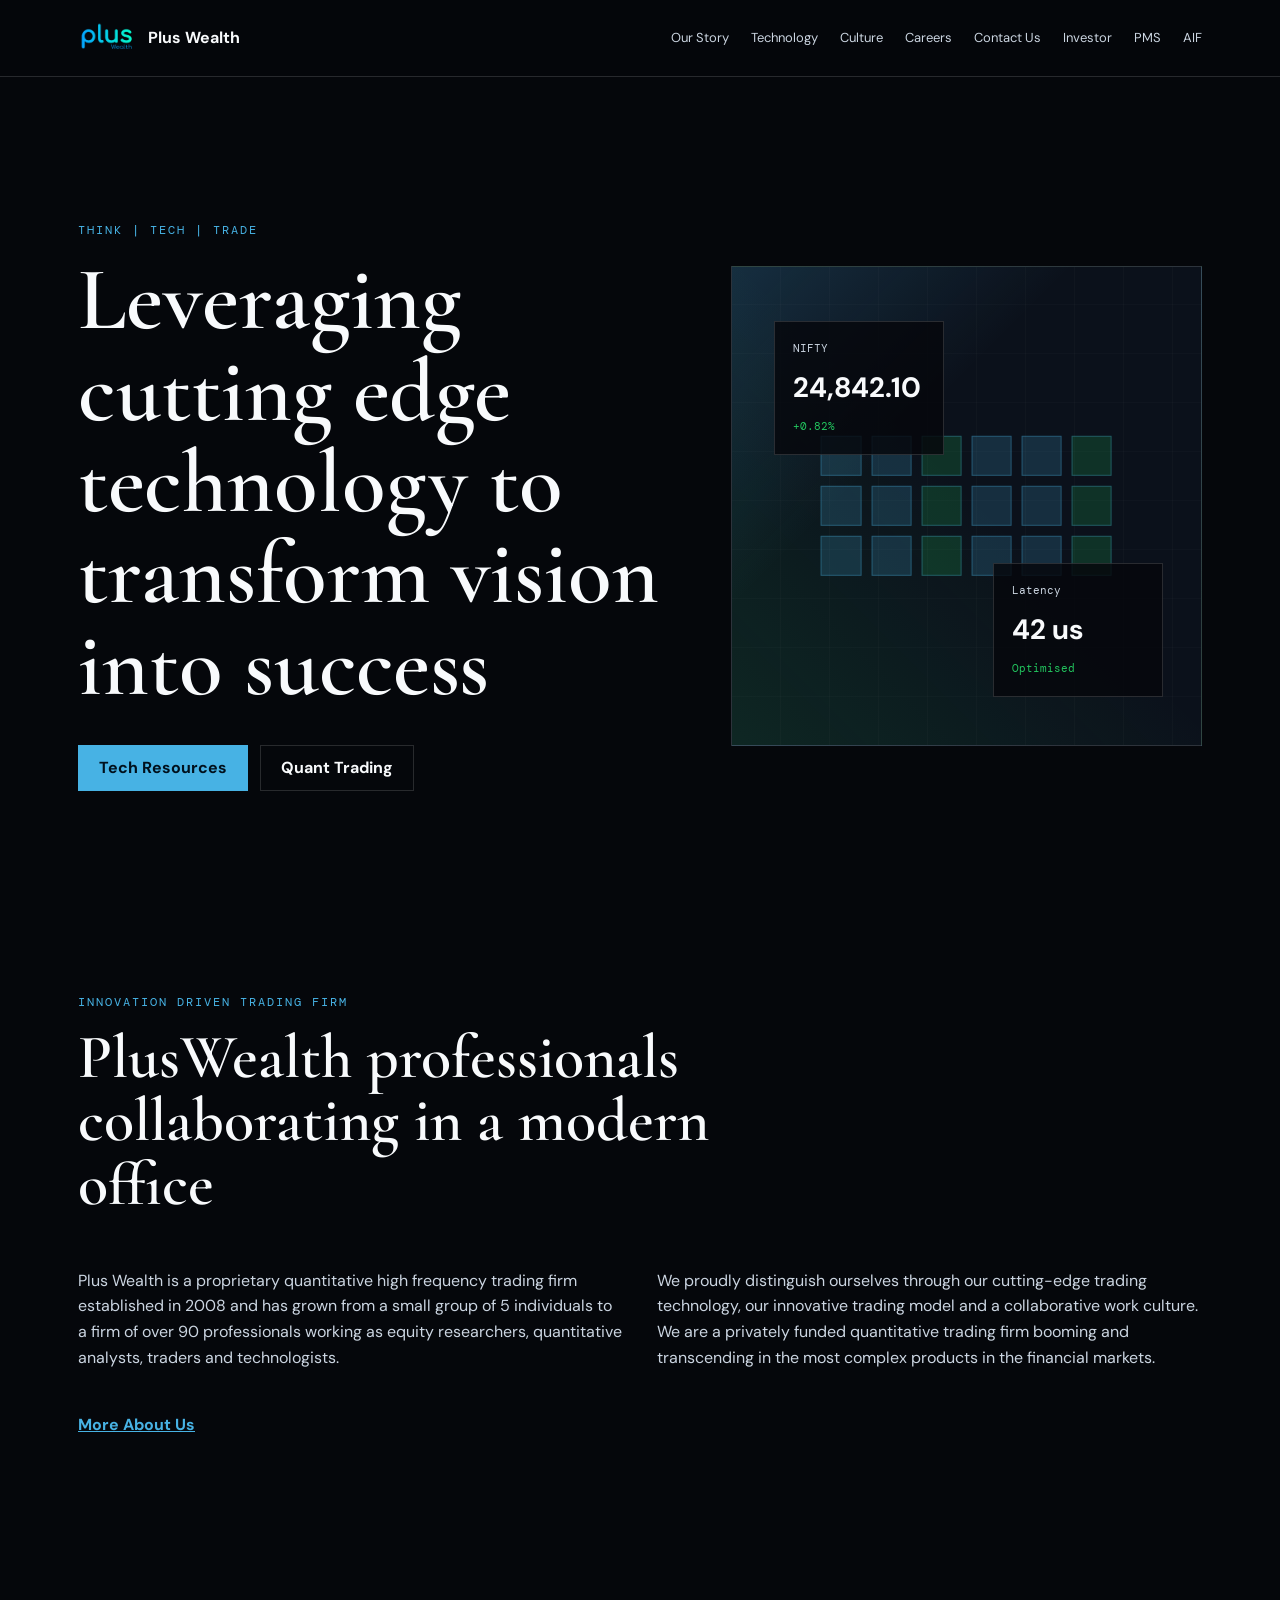
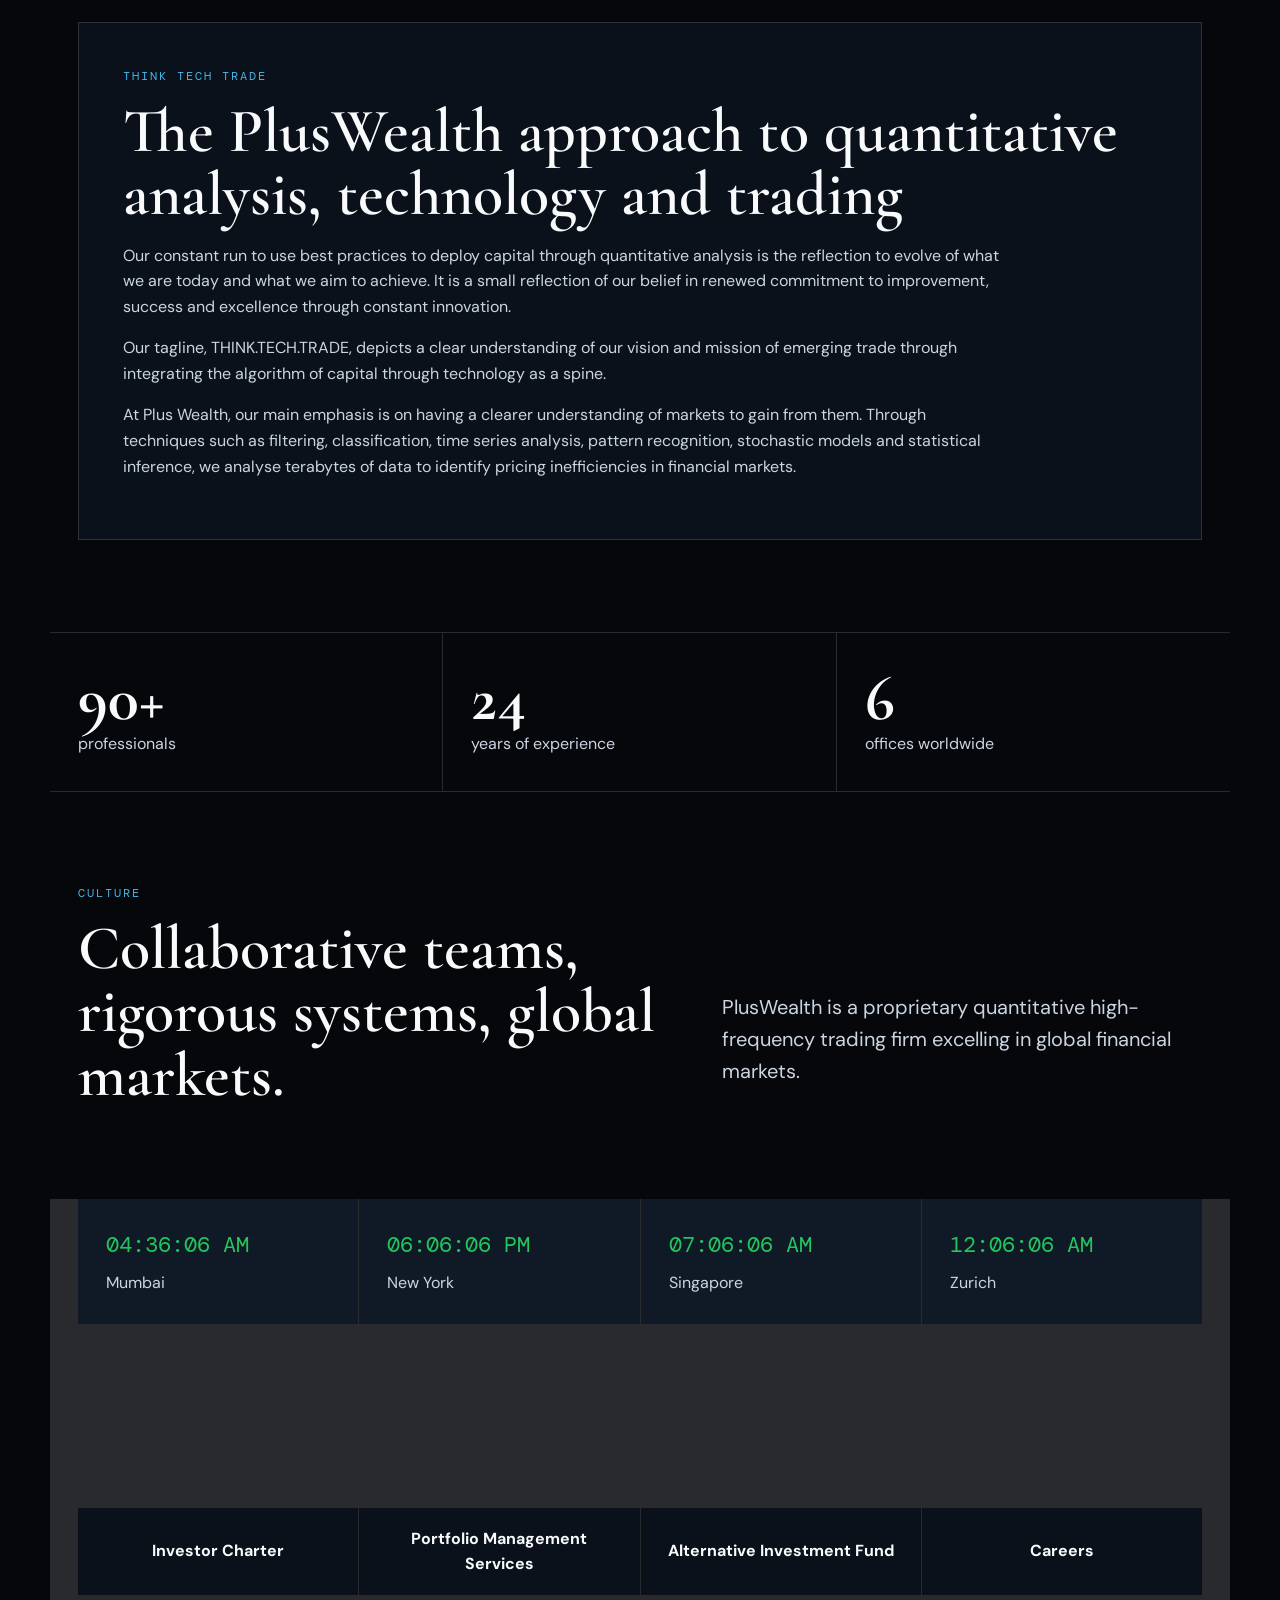
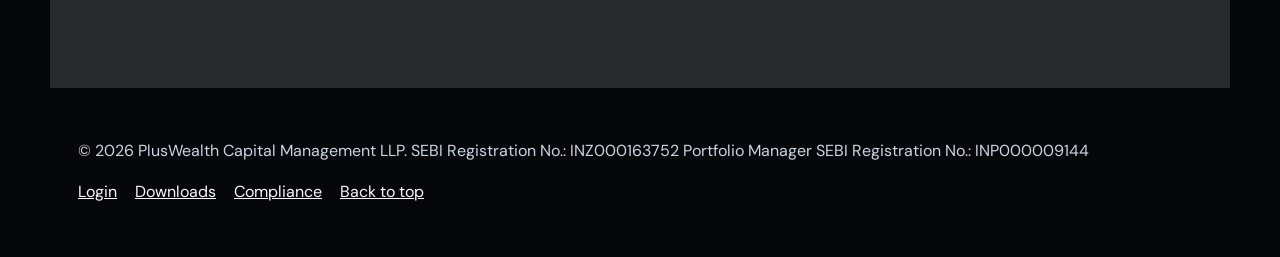
==== pluswalth_new/index.html @ 9487bc4b "new web" ====
<!doctype html>
<html lang="en">
<head>
  <meta charset="utf-8">
  <meta name="viewport" content="width=device-width, initial-scale=1">
  <title>Plus Wealth - Think Tech Trade</title>
  <meta name="description" content="Plus Wealth is a proprietary quantitative high-frequency trading firm using technology, research, and collaborative culture to trade global financial markets.">
  <link rel="preconnect" href="https://fonts.googleapis.com">
  <link rel="preconnect" href="https://fonts.gstatic.com" crossorigin>
  <link href="https://fonts.googleapis.com/css2?family=DM+Sans:wght@400;500;600;700&family=DM+Mono:wght@400;500&family=Cormorant+Garamond:ital,wght@0,600;1,600&display=swap" rel="stylesheet">
  <link rel="stylesheet" href="styles.css">
</head>
<body id="page-top">
  <a class="skip-link" href="#content">Skip to content</a>

  <header class="site-header">
    <nav class="nav" aria-label="Primary navigation">
      <a class="brand" href="#page-top" aria-label="Plus Wealth home">
        <img src="logo.png" alt="Plus Wealth logo">
        <span>Plus Wealth</span>
      </a>

      <button class="nav-toggle" type="button" aria-label="Toggle navigation menu" aria-expanded="false" aria-controls="site-menu">
        <span aria-hidden="true"></span>
        <span aria-hidden="true"></span>
        <span aria-hidden="true"></span>
      </button>

      <div class="nav-menu" id="site-menu">
        <a href="#story">Our Story</a>
        <a href="#technology">Technology</a>
        <a href="#culture">Culture</a>
        <a href="#careers">Careers</a>
        <a href="#offices">Contact Us</a>
        <a href="#investor">Investor</a>
        <a href="https://pms.pluswealth.com/">PMS</a>
        <a href="https://pluswealthassets.com/">AIF</a>
      </div>
    </nav>
  </header>

  <main id="content" tabindex="-1">
    <section class="hero" aria-labelledby="hero-title">
      <div class="hero-copy">
        <p class="eyebrow">Think | Tech | Trade</p>
        <h1 id="hero-title">Leveraging cutting edge technology to transform vision into success</h1>
        <div class="hero-actions">
          <a class="btn primary" href="#technology">Tech Resources</a>
          <a class="btn secondary" href="#story">Quant Trading</a>
        </div>
      </div>

      <div class="hero-visual" role="img" aria-label="Abstract trading workstation with market data streams and collaborative research panels">
        <div class="market-card card-a">
          <span>NIFTY</span>
          <strong>24,842.10</strong>
          <em>+0.82%</em>
        </div>
        <div class="market-card card-b">
          <span>Latency</span>
          <strong>42 us</strong>
          <em>Optimised</em>
        </div>
        <div class="signal-grid" aria-hidden="true">
          <i></i><i></i><i></i><i></i><i></i><i></i>
          <i></i><i></i><i></i><i></i><i></i><i></i>
          <i></i><i></i><i></i><i></i><i></i><i></i>
        </div>
      </div>
    </section>

    <section class="intro section" id="story" aria-labelledby="story-title">
      <div class="section-heading">
        <p class="eyebrow">Innovation driven trading firm</p>
        <h2 id="story-title">PlusWealth professionals collaborating in a modern office</h2>
      </div>
      <div class="two-col">
        <p>Plus Wealth is a proprietary quantitative high frequency trading firm established in 2008 and has grown from a small group of 5 individuals to a firm of over 90 professionals working as equity researchers, quantitative analysts, traders and technologists.</p>
        <p>We proudly distinguish ourselves through our cutting-edge trading technology, our innovative trading model and a collaborative work culture. We are a privately funded quantitative trading firm booming and transcending in the most complex products in the financial markets.</p>
      </div>
      <a class="text-link" href="#story" aria-label="Read more about Plus Wealth">More About Us</a>
    </section>

    <section class="section approach" id="technology" aria-labelledby="approach-title">
      <div class="approach-panel">
        <p class="eyebrow">Think Tech Trade</p>
        <h2 id="approach-title">The PlusWealth approach to quantitative analysis, technology and trading</h2>
        <p>Our constant run to use best practices to deploy capital through quantitative analysis is the reflection to evolve of what we are today and what we aim to achieve. It is a small reflection of our belief in renewed commitment to improvement, success and excellence through constant innovation.</p>
        <p>Our tagline, THINK.TECH.TRADE, depicts a clear understanding of our vision and mission of emerging trade through integrating the algorithm of capital through technology as a spine.</p>
        <p>At Plus Wealth, our main emphasis is on having a clearer understanding of markets to gain from them. Through techniques such as filtering, classification, time series analysis, pattern recognition, stochastic models and statistical inference, we analyse terabytes of data to identify pricing inefficiencies in financial markets.</p>
      </div>
    </section>

    <section class="stats" aria-label="Plus Wealth firm statistics">
      <div>
        <strong>90+</strong>
        <span>professionals</span>
      </div>
      <div>
        <strong>24</strong>
        <span>years of experience</span>
      </div>
      <div>
        <strong>6</strong>
        <span>offices worldwide</span>
      </div>
    </section>

    <section class="section culture" id="culture" aria-labelledby="culture-title">
      <div>
        <p class="eyebrow">Culture</p>
        <h2 id="culture-title">Collaborative teams, rigorous systems, global markets.</h2>
      </div>
      <p>PlusWealth is a proprietary quantitative high-frequency trading firm excelling in global financial markets.</p>
    </section>

    <section class="clocks" id="offices" aria-label="Office clocks">
      <article>
        <time data-zone="Asia/Kolkata">--:--:--</time>
        <span>Mumbai</span>
      </article>
      <article>
        <time data-zone="America/New_York">--:--:--</time>
        <span>New York</span>
      </article>
      <article>
        <time data-zone="Asia/Singapore">--:--:--</time>
        <span>Singapore</span>
      </article>
      <article>
        <time data-zone="Europe/Zurich">--:--:--</time>
        <span>Zurich</span>
      </article>
    </section>

    <section class="section links-band" id="investor" aria-label="Investor and platform links">
      <a href="#investor">Investor Charter</a>
      <a href="https://pms.pluswealth.com/">Portfolio Management Services</a>
      <a href="https://pluswealthassets.com/">Alternative Investment Fund</a>
      <a href="#careers">Careers</a>
    </section>
  </main>

  <footer class="site-footer">
    <p>© 2026 PlusWealth Capital Management LLP. SEBI Registration No.: INZ000163752 Portfolio Manager SEBI Registration No.: INP000009144</p>
    <nav aria-label="Footer navigation">
      <a href="https://accounts.pluswealth.com:5000/capexweb/capexweb/">Login</a>
      <a href="#investor">Downloads</a>
      <a href="#investor">Compliance</a>
      <a href="#page-top">Back to top</a>
    </nav>
  </footer>

  <script src="script.js"></script>
</body>
</html>
---- pluswalth_new/styles.css ----
:root {
  --ink: #05070b;
  --panel: #0b111b;
  --panel-2: #101926;
  --text: #f8fafc;
  --muted: #cbd5e1;
  --line: rgba(255,255,255,0.14);
  --blue: #47b2e4;
  --green: #22c55e;
  --white: #fff;
  --font-body: "DM Sans", system-ui, sans-serif;
  --font-mono: "DM Mono", monospace;
  --font-display: "Cormorant Garamond", Georgia, serif;
}

* { box-sizing: border-box; }
html { scroll-behavior: smooth; }
body {
  margin: 0;
  background: var(--ink);
  color: var(--text);
  font-family: var(--font-body);
  line-height: 1.6;
}

a { color: inherit; }
a:focus-visible,
button:focus-visible {
  outline: 3px solid var(--blue);
  outline-offset: 4px;
  box-shadow: 0 0 0 6px rgba(71,178,228,0.24);
}

.skip-link {
  position: fixed;
  z-index: 50;
  left: 16px;
  top: 16px;
  transform: translateY(-150%);
  background: var(--white);
  color: var(--ink);
  padding: 10px 14px;
  border-radius: 4px;
  font-weight: 700;
}
.skip-link:focus { transform: translateY(0); }

.site-header {
  position: sticky;
  top: 0;
  z-index: 20;
  background: rgba(5,7,11,0.88);
  backdrop-filter: blur(18px);
  border-bottom: 1px solid var(--line);
}
.nav {
  min-height: 76px;
  max-width: 1180px;
  margin: 0 auto;
  padding: 0 28px;
  display: flex;
  align-items: center;
  justify-content: space-between;
  gap: 28px;
}
.brand {
  display: inline-flex;
  align-items: center;
  gap: 12px;
  text-decoration: none;
  font-weight: 700;
}
.brand img {
  width: 58px;
  height: 58px;
  object-fit: contain;
  mix-blend-mode: screen;
}
.nav-menu {
  display: flex;
  align-items: center;
  gap: 22px;
  font-size: 13px;
}
.nav-menu a {
  text-decoration: none;
  color: var(--muted);
}
.nav-menu a:hover,
.nav-menu a:focus-visible { color: var(--white); }
.nav-toggle {
  display: none;
  width: 42px;
  height: 42px;
  border: 1px solid var(--line);
  background: var(--panel);
}
.nav-toggle span {
  display: block;
  width: 18px;
  height: 2px;
  margin: 4px auto;
  background: var(--white);
}

.hero {
  min-height: calc(100vh - 76px);
  max-width: 1180px;
  margin: 0 auto;
  padding: 82px 28px 48px;
  display: grid;
  grid-template-columns: minmax(0, 1fr) minmax(320px, 0.8fr);
  align-items: center;
  gap: 64px;
}
.eyebrow {
  margin: 0 0 14px;
  color: var(--blue);
  font-family: var(--font-mono);
  font-size: 12px;
  letter-spacing: 2px;
  text-transform: uppercase;
}
h1,
h2 {
  margin: 0;
  font-family: var(--font-display);
  font-weight: 600;
  line-height: 1.02;
}
h1 { font-size: clamp(48px, 7vw, 92px); max-width: 760px; }
h2 { font-size: clamp(34px, 5vw, 62px); }
.hero-actions {
  margin-top: 34px;
  display: flex;
  flex-wrap: wrap;
  gap: 12px;
}
.btn {
  display: inline-flex;
  min-height: 46px;
  align-items: center;
  justify-content: center;
  padding: 0 20px;
  border: 1px solid var(--line);
  text-decoration: none;
  font-weight: 700;
}
.btn.primary { background: var(--blue); color: #00111d; border-color: var(--blue); }
.btn.secondary { background: transparent; color: var(--text); }

.hero-visual {
  min-height: 480px;
  position: relative;
  border: 1px solid var(--line);
  background:
    linear-gradient(135deg, rgba(71,178,228,0.18), transparent 36%),
    linear-gradient(45deg, rgba(34,197,94,0.12), transparent 52%),
    var(--panel);
  overflow: hidden;
}
.hero-visual::before {
  content: "";
  position: absolute;
  inset: 0;
  background: repeating-linear-gradient(90deg, transparent, transparent 48px, rgba(255,255,255,0.04) 49px),
              repeating-linear-gradient(0deg, transparent, transparent 48px, rgba(255,255,255,0.035) 49px);
}
.market-card {
  position: absolute;
  z-index: 2;
  min-width: 170px;
  padding: 18px;
  background: rgba(5,7,11,0.82);
  border: 1px solid var(--line);
}
.market-card span,
.market-card em {
  display: block;
  font-family: var(--font-mono);
  font-size: 11px;
  color: var(--muted);
  font-style: normal;
}
.market-card strong {
  display: block;
  margin: 8px 0;
  font-size: 28px;
}
.market-card em { color: var(--green); }
.card-a { top: 54px; left: 42px; }
.card-b { right: 38px; bottom: 48px; }
.signal-grid {
  position: absolute;
  left: 50%;
  top: 50%;
  width: 62%;
  transform: translate(-50%, -50%);
  display: grid;
  grid-template-columns: repeat(6, 1fr);
  gap: 10px;
}
.signal-grid i {
  aspect-ratio: 1;
  background: rgba(71,178,228,0.18);
  border: 1px solid rgba(71,178,228,0.32);
}
.signal-grid i:nth-child(3n) { background: rgba(34,197,94,0.18); }

.section {
  max-width: 1180px;
  margin: 0 auto;
  padding: 92px 28px;
}
.section-heading {
  max-width: 780px;
  margin-bottom: 36px;
}
.two-col {
  display: grid;
  grid-template-columns: 1fr 1fr;
  gap: 34px;
  color: var(--muted);
}
.text-link {
  display: inline-flex;
  margin-top: 26px;
  color: var(--blue);
  font-weight: 700;
}
.approach-panel {
  padding: 44px;
  background: var(--panel);
  border: 1px solid var(--line);
}
.approach-panel p:not(.eyebrow) {
  max-width: 880px;
  color: var(--muted);
}
.stats {
  max-width: 1180px;
  margin: 0 auto;
  display: grid;
  grid-template-columns: repeat(3, 1fr);
  border-block: 1px solid var(--line);
}
.stats div {
  padding: 34px 28px;
  border-right: 1px solid var(--line);
}
.stats div:last-child { border-right: 0; }
.stats strong {
  display: block;
  font-family: var(--font-display);
  font-size: 64px;
  line-height: 1;
}
.stats span {
  color: var(--muted);
}
.culture {
  display: grid;
  grid-template-columns: 1fr 0.8fr;
  gap: 44px;
  align-items: end;
}
.culture p:last-child {
  color: var(--muted);
  font-size: 20px;
}
.clocks {
  max-width: 1180px;
  margin: 0 auto;
  padding: 0 28px 92px;
  display: grid;
  grid-template-columns: repeat(4, 1fr);
  gap: 1px;
  background: var(--line);
}
.clocks article {
  background: var(--panel-2);
  padding: 28px;
}
.clocks time {
  display: block;
  font-family: var(--font-mono);
  font-size: 22px;
  color: var(--green);
}
.clocks span {
  display: block;
  margin-top: 8px;
  color: var(--muted);
}
.links-band {
  display: grid;
  grid-template-columns: repeat(4, 1fr);
  gap: 1px;
  background: var(--line);
}
.links-band a {
  min-height: 78px;
  display: flex;
  align-items: center;
  justify-content: center;
  padding: 18px;
  background: var(--panel);
  text-align: center;
  text-decoration: none;
  font-weight: 700;
}
.links-band a:hover { background: var(--panel-2); }
.site-footer {
  max-width: 1180px;
  margin: 0 auto;
  padding: 34px 28px 52px;
  color: var(--muted);
  border-top: 1px solid var(--line);
}
.site-footer nav {
  margin-top: 14px;
  display: flex;
  flex-wrap: wrap;
  gap: 18px;
}
.site-footer a { color: var(--text); }

@media (max-width: 860px) {
  .nav-toggle { display: block; }
  .nav-menu {
    display: none;
    position: absolute;
    top: 76px;
    left: 16px;
    right: 16px;
    padding: 18px;
    background: var(--panel);
    border: 1px solid var(--line);
    flex-direction: column;
    align-items: stretch;
  }
  .nav-menu.open { display: flex; }
  .hero,
  .two-col,
  .culture {
    grid-template-columns: 1fr;
  }
  .hero-visual { min-height: 360px; }
  .stats,
  .clocks,
  .links-band {
    grid-template-columns: 1fr 1fr;
  }
}

@media (max-width: 540px) {
  .nav { padding-inline: 18px; }
  .hero,
  .section,
  .clocks,
  .site-footer {
    padding-inline: 18px;
  }
  .stats,
  .clocks,
  .links-band {
    grid-template-columns: 1fr;
  }
  .stats div { border-right: 0; border-bottom: 1px solid var(--line); }
  .approach-panel { padding: 28px; }
}
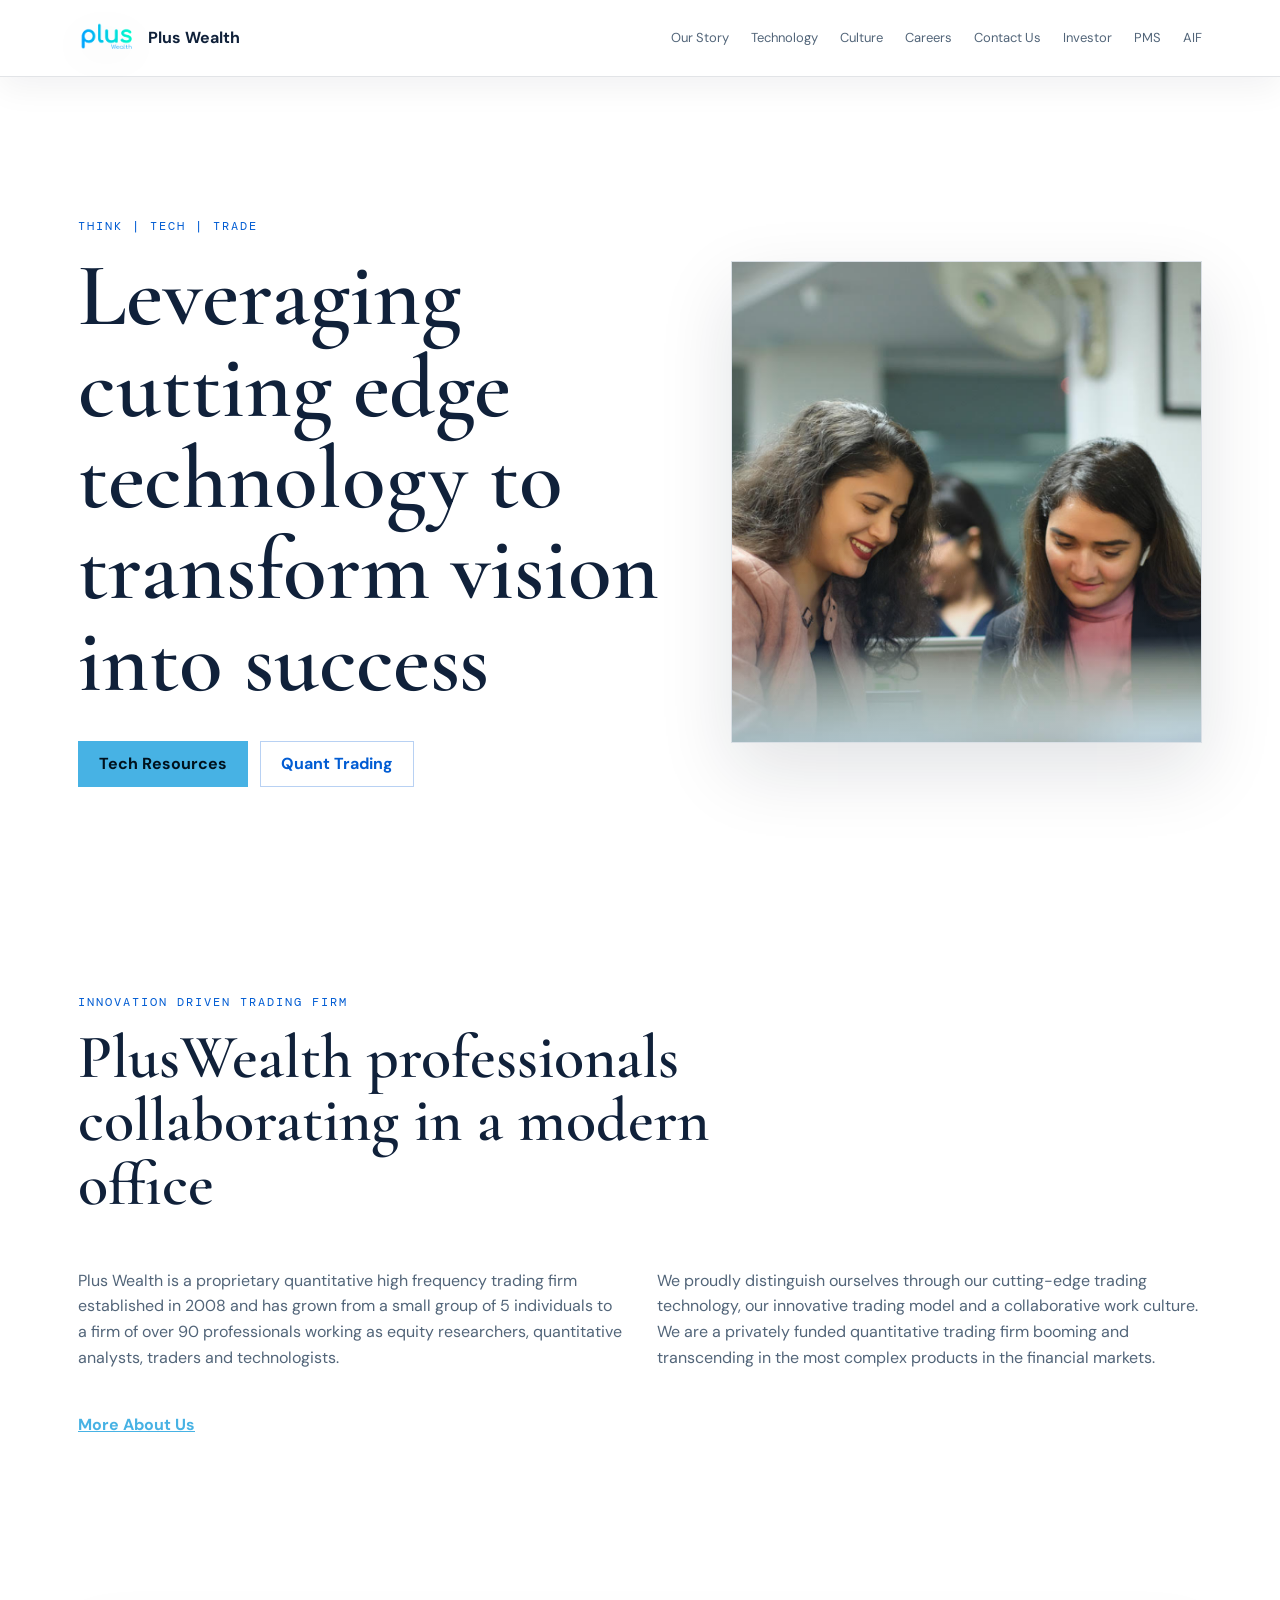
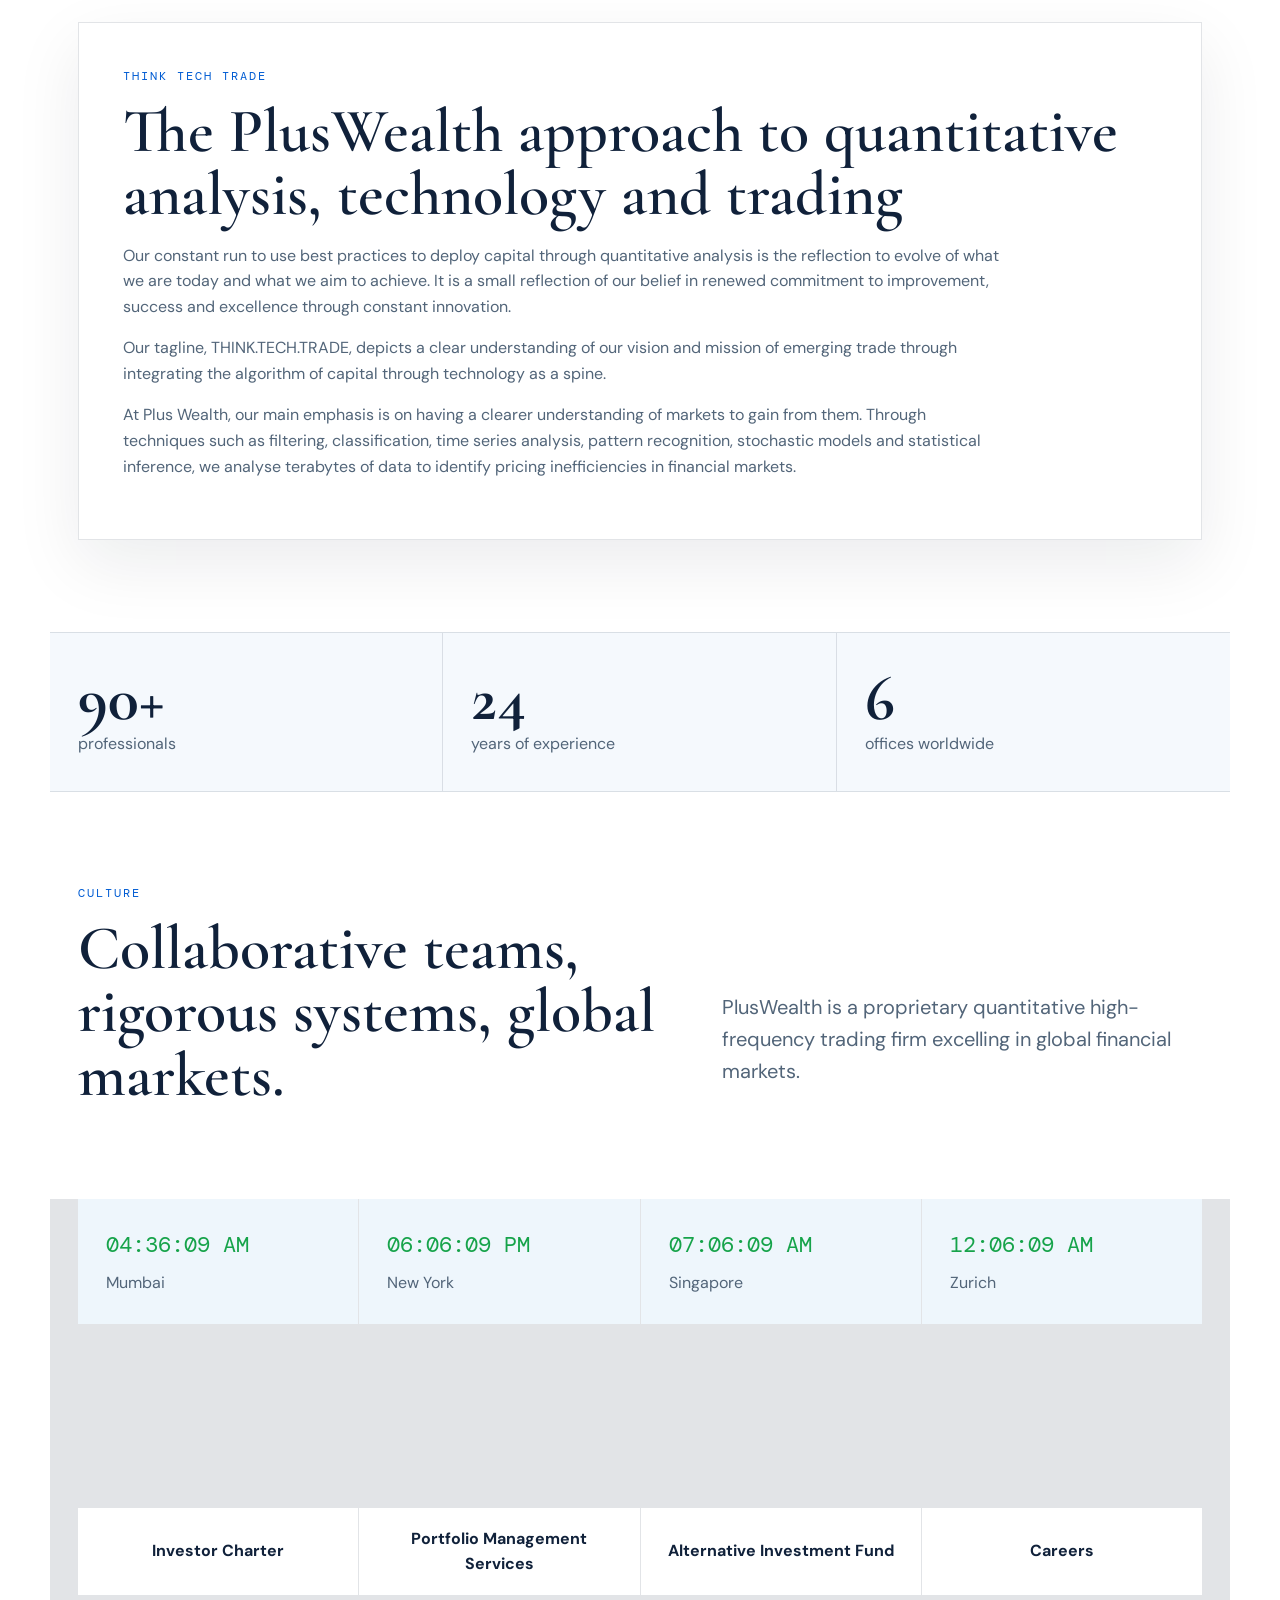
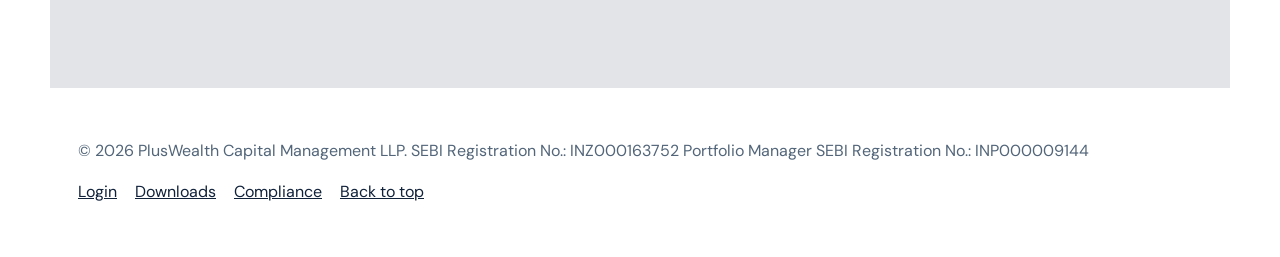
==== commit af2a6cbd: "new web" ====
--- a/pluswalth_new/index.html
+++ b/pluswalth_new/index.html
@@ -50,22 +50,8 @@
         </div>
       </div>
 
-      <div class="hero-visual" role="img" aria-label="Abstract trading workstation with market data streams and collaborative research panels">
-        <div class="market-card card-a">
-          <span>NIFTY</span>
-          <strong>24,842.10</strong>
-          <em>+0.82%</em>
-        </div>
-        <div class="market-card card-b">
-          <span>Latency</span>
-          <strong>42 us</strong>
-          <em>Optimised</em>
-        </div>
-        <div class="signal-grid" aria-hidden="true">
-          <i></i><i></i><i></i><i></i><i></i><i></i>
-          <i></i><i></i><i></i><i></i><i></i><i></i>
-          <i></i><i></i><i></i><i></i><i></i><i></i>
-        </div>
+      <div class="hero-visual">
+        <img src="hero-pluswealth-office.png" alt="PlusWealth professionals collaborating in a modern office">
       </div>
     </section>
 
--- a/pluswalth_new/styles.css
+++ b/pluswalth_new/styles.css
@@ -1,12 +1,15 @@
 :root {
-  --ink: #05070b;
-  --panel: #0b111b;
-  --panel-2: #101926;
-  --text: #f8fafc;
-  --muted: #cbd5e1;
-  --line: rgba(255,255,255,0.14);
+  --ink: #0f172a;
+  --page: #ffffff;
+  --soft: #f5f9fd;
+  --panel: #ffffff;
+  --panel-2: #eef6fc;
+  --text: #10213a;
+  --muted: #526579;
+  --line: rgba(16,33,58,0.12);
   --blue: #47b2e4;
-  --green: #22c55e;
+  --blue-dark: #015cd3;
+  --green: #16a34a;
   --white: #fff;
   --font-body: "DM Sans", system-ui, sans-serif;
   --font-mono: "DM Mono", monospace;
@@ -17,7 +20,7 @@
 html { scroll-behavior: smooth; }
 body {
   margin: 0;
-  background: var(--ink);
+  background: var(--page);
   color: var(--text);
   font-family: var(--font-body);
   line-height: 1.6;
@@ -49,9 +52,10 @@
   position: sticky;
   top: 0;
   z-index: 20;
-  background: rgba(5,7,11,0.88);
+  background: rgba(255,255,255,0.92);
   backdrop-filter: blur(18px);
   border-bottom: 1px solid var(--line);
+  box-shadow: 0 10px 34px rgba(15,23,42,0.06);
 }
 .nav {
   min-height: 76px;
@@ -74,7 +78,7 @@
   width: 58px;
   height: 58px;
   object-fit: contain;
-  mix-blend-mode: screen;
+  filter: drop-shadow(0 8px 18px rgba(15,23,42,0.08));
 }
 .nav-menu {
   display: flex;
@@ -87,7 +91,7 @@
   color: var(--muted);
 }
 .nav-menu a:hover,
-.nav-menu a:focus-visible { color: var(--white); }
+.nav-menu a:focus-visible { color: var(--blue-dark); }
 .nav-toggle {
   display: none;
   width: 42px;
@@ -100,14 +104,14 @@
   width: 18px;
   height: 2px;
   margin: 4px auto;
-  background: var(--white);
+  background: var(--ink);
 }
 
 .hero {
   min-height: calc(100vh - 76px);
   max-width: 1180px;
   margin: 0 auto;
-  padding: 82px 28px 48px;
+  padding: 82px 28px 56px;
   display: grid;
   grid-template-columns: minmax(0, 1fr) minmax(320px, 0.8fr);
   align-items: center;
@@ -115,7 +119,7 @@
 }
 .eyebrow {
   margin: 0 0 14px;
-  color: var(--blue);
+  color: var(--blue-dark);
   font-family: var(--font-mono);
   font-size: 12px;
   letter-spacing: 2px;
@@ -147,65 +151,32 @@
   font-weight: 700;
 }
 .btn.primary { background: var(--blue); color: #00111d; border-color: var(--blue); }
-.btn.secondary { background: transparent; color: var(--text); }
+.btn.secondary { background: transparent; color: var(--blue-dark); border-color: rgba(1,92,211,0.28); }
+.btn { transition: transform 0.2s, box-shadow 0.2s, background 0.2s; }
+.btn:hover { transform: translateY(-1px); box-shadow: 0 14px 34px rgba(1,92,211,0.13); }
 
 .hero-visual {
   min-height: 480px;
   position: relative;
   border: 1px solid var(--line);
-  background:
-    linear-gradient(135deg, rgba(71,178,228,0.18), transparent 36%),
-    linear-gradient(45deg, rgba(34,197,94,0.12), transparent 52%),
-    var(--panel);
+  background: var(--soft);
+  box-shadow: 0 28px 70px rgba(15,23,42,0.12);
   overflow: hidden;
 }
 .hero-visual::before {
   content: "";
   position: absolute;
   inset: 0;
-  background: repeating-linear-gradient(90deg, transparent, transparent 48px, rgba(255,255,255,0.04) 49px),
-              repeating-linear-gradient(0deg, transparent, transparent 48px, rgba(255,255,255,0.035) 49px);
-}
-.market-card {
-  position: absolute;
-  z-index: 2;
-  min-width: 170px;
-  padding: 18px;
-  background: rgba(5,7,11,0.82);
-  border: 1px solid var(--line);
-}
-.market-card span,
-.market-card em {
-  display: block;
-  font-family: var(--font-mono);
-  font-size: 11px;
-  color: var(--muted);
-  font-style: normal;
-}
-.market-card strong {
-  display: block;
-  margin: 8px 0;
-  font-size: 28px;
-}
-.market-card em { color: var(--green); }
-.card-a { top: 54px; left: 42px; }
-.card-b { right: 38px; bottom: 48px; }
-.signal-grid {
-  position: absolute;
-  left: 50%;
-  top: 50%;
-  width: 62%;
-  transform: translate(-50%, -50%);
-  display: grid;
-  grid-template-columns: repeat(6, 1fr);
-  gap: 10px;
-}
-.signal-grid i {
-  aspect-ratio: 1;
-  background: rgba(71,178,228,0.18);
-  border: 1px solid rgba(71,178,228,0.32);
-}
-.signal-grid i:nth-child(3n) { background: rgba(34,197,94,0.18); }
+  background: linear-gradient(180deg, rgba(255,255,255,0) 58%, rgba(1,92,211,0.20));
+  pointer-events: none;
+}
+.hero-visual img {
+  width: 100%;
+  height: 100%;
+  min-height: 480px;
+  display: block;
+  object-fit: cover;
+}
 
 .section {
   max-width: 1180px;
@@ -232,6 +203,7 @@
   padding: 44px;
   background: var(--panel);
   border: 1px solid var(--line);
+  box-shadow: 0 24px 64px rgba(15,23,42,0.08);
 }
 .approach-panel p:not(.eyebrow) {
   max-width: 880px;
@@ -243,6 +215,7 @@
   display: grid;
   grid-template-columns: repeat(3, 1fr);
   border-block: 1px solid var(--line);
+  background: var(--soft);
 }
 .stats div {
   padding: 34px 28px;
@@ -310,12 +283,14 @@
   font-weight: 700;
 }
 .links-band a:hover { background: var(--panel-2); }
+.links-band a:hover { color: var(--blue-dark); }
 .site-footer {
   max-width: 1180px;
   margin: 0 auto;
   padding: 34px 28px 52px;
   color: var(--muted);
   border-top: 1px solid var(--line);
+  background: var(--page);
 }
 .site-footer nav {
   margin-top: 14px;
@@ -336,6 +311,7 @@
     padding: 18px;
     background: var(--panel);
     border: 1px solid var(--line);
+    box-shadow: 0 24px 54px rgba(15,23,42,0.12);
     flex-direction: column;
     align-items: stretch;
   }
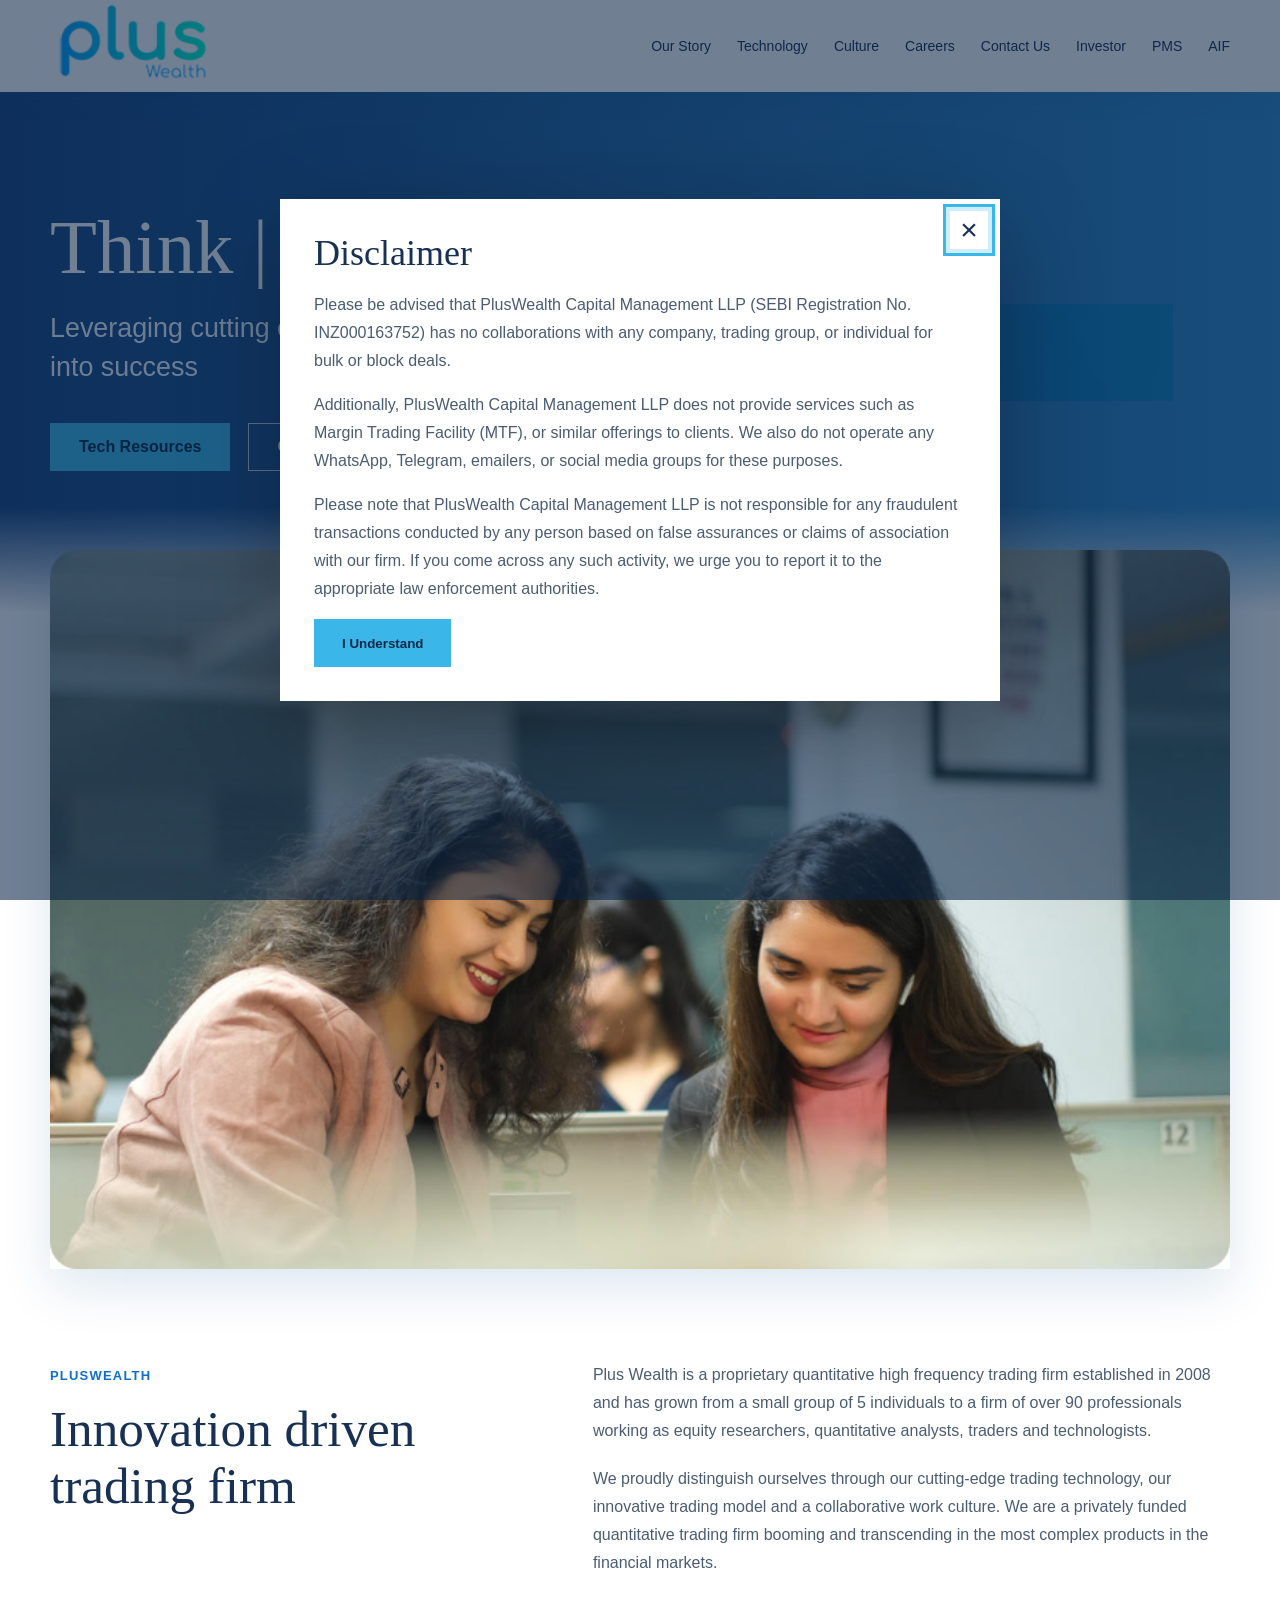
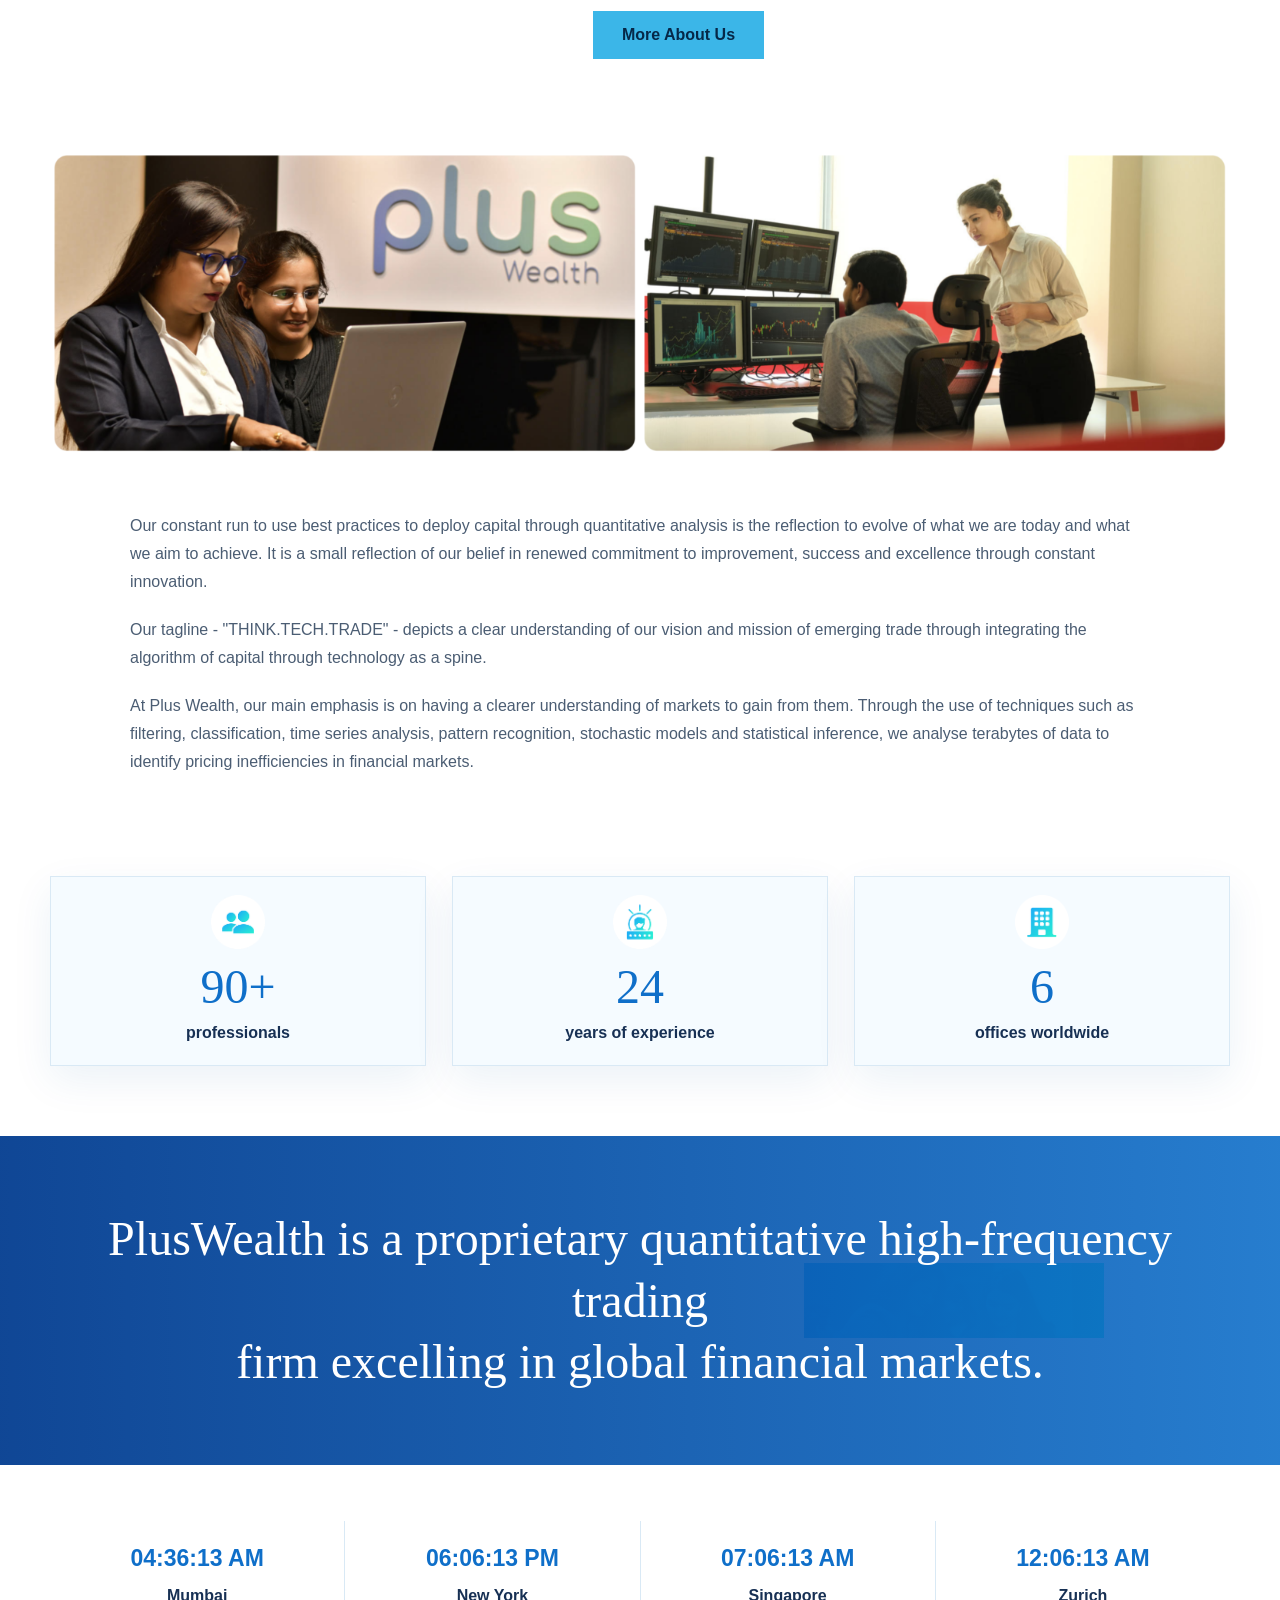
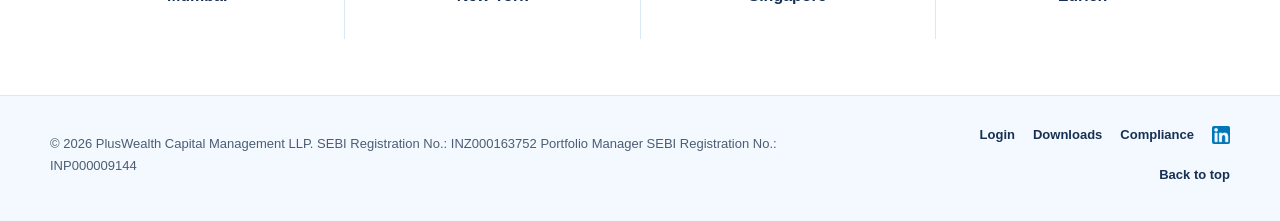
==== commit 6caf9cbd: "copy 1" ====
--- a/pluswalth_new/index.html
+++ b/pluswalth_new/index.html
@@ -3,139 +3,156 @@
 <head>
   <meta charset="utf-8">
   <meta name="viewport" content="width=device-width, initial-scale=1">
-  <title>Plus Wealth - Think Tech Trade</title>
-  <meta name="description" content="Plus Wealth is a proprietary quantitative high-frequency trading firm using technology, research, and collaborative culture to trade global financial markets.">
-  <link rel="preconnect" href="https://fonts.googleapis.com">
-  <link rel="preconnect" href="https://fonts.gstatic.com" crossorigin>
-  <link href="https://fonts.googleapis.com/css2?family=DM+Sans:wght@400;500;600;700&family=DM+Mono:wght@400;500&family=Cormorant+Garamond:ital,wght@0,600;1,600&display=swap" rel="stylesheet">
+  <title>Plus Wealth - Quantitative Trading Firm</title>
+  <meta name="description" content="Plus Wealth is a proprietary quantitative high-frequency trading firm established in 2008, built around research, technology, trading and collaborative culture.">
   <link rel="stylesheet" href="styles.css">
 </head>
 <body id="page-top">
   <a class="skip-link" href="#content">Skip to content</a>
 
-  <header class="site-header">
-    <nav class="nav" aria-label="Primary navigation">
+  <header class="site-header" aria-label="Site header">
+    <div class="header-inner">
       <a class="brand" href="#page-top" aria-label="Plus Wealth home">
-        <img src="logo.png" alt="Plus Wealth logo">
-        <span>Plus Wealth</span>
+        <img src="assets/logo.png" alt="Plus Wealth">
       </a>
 
-      <button class="nav-toggle" type="button" aria-label="Toggle navigation menu" aria-expanded="false" aria-controls="site-menu">
+      <button class="nav-toggle" type="button" aria-label="Open navigation menu" aria-expanded="false" aria-controls="site-menu">
         <span aria-hidden="true"></span>
         <span aria-hidden="true"></span>
         <span aria-hidden="true"></span>
       </button>
 
-      <div class="nav-menu" id="site-menu">
-        <a href="#story">Our Story</a>
-        <a href="#technology">Technology</a>
-        <a href="#culture">Culture</a>
-        <a href="#careers">Careers</a>
-        <a href="#offices">Contact Us</a>
-        <a href="#investor">Investor</a>
+      <nav class="nav-menu" id="site-menu" aria-label="Primary navigation">
+        <a href="https://pluswealth.com/our-story/">Our Story</a>
+        <a href="https://pluswealth.com/technology/">Technology</a>
+        <a href="https://pluswealth.com/culture/">Culture</a>
+        <a href="#">Careers</a>
+        <a href="https://pluswealth.com/offices/">Contact Us</a>
+        <a href="https://pluswealth.com/investor-charter/">Investor</a>
         <a href="https://pms.pluswealth.com/">PMS</a>
         <a href="https://pluswealthassets.com/">AIF</a>
-      </div>
-    </nav>
+      </nav>
+    </div>
   </header>
 
   <main id="content" tabindex="-1">
     <section class="hero" aria-labelledby="hero-title">
-      <div class="hero-copy">
-        <p class="eyebrow">Think | Tech | Trade</p>
-        <h1 id="hero-title">Leveraging cutting edge technology to transform vision into success</h1>
-        <div class="hero-actions">
-          <a class="btn primary" href="#technology">Tech Resources</a>
-          <a class="btn secondary" href="#story">Quant Trading</a>
+      <div class="hero-inner">
+        <h1 id="hero-title">Think | Tech | Trade</h1>
+        <p>Leveraging cutting edge technology to transform vision into success</p>
+        <div class="hero-links" aria-label="Homepage quick links">
+          <a href="https://pluswealth.com/technology/">Tech Resources</a>
+          <a href="https://pluswealth.com/technology/">Quant Trading</a>
         </div>
-      </div>
-
-      <div class="hero-visual">
-        <img src="hero-pluswealth-office.png" alt="PlusWealth professionals collaborating in a modern office">
       </div>
     </section>
 
-    <section class="intro section" id="story" aria-labelledby="story-title">
-      <div class="section-heading">
-        <p class="eyebrow">Innovation driven trading firm</p>
-        <h2 id="story-title">PlusWealth professionals collaborating in a modern office</h2>
-      </div>
-      <div class="two-col">
-        <p>Plus Wealth is a proprietary quantitative high frequency trading firm established in 2008 and has grown from a small group of 5 individuals to a firm of over 90 professionals working as equity researchers, quantitative analysts, traders and technologists.</p>
-        <p>We proudly distinguish ourselves through our cutting-edge trading technology, our innovative trading model and a collaborative work culture. We are a privately funded quantitative trading firm booming and transcending in the most complex products in the financial markets.</p>
-      </div>
-      <a class="text-link" href="#story" aria-label="Read more about Plus Wealth">More About Us</a>
+    <section class="office-image" aria-label="PlusWealth office">
+      <img src="assets/hero-office.png" alt="PlusWealth professionals collaborating in a modern office">
     </section>
 
-    <section class="section approach" id="technology" aria-labelledby="approach-title">
-      <div class="approach-panel">
-        <p class="eyebrow">Think Tech Trade</p>
-        <h2 id="approach-title">The PlusWealth approach to quantitative analysis, technology and trading</h2>
-        <p>Our constant run to use best practices to deploy capital through quantitative analysis is the reflection to evolve of what we are today and what we aim to achieve. It is a small reflection of our belief in renewed commitment to improvement, success and excellence through constant innovation.</p>
-        <p>Our tagline, THINK.TECH.TRADE, depicts a clear understanding of our vision and mission of emerging trade through integrating the algorithm of capital through technology as a spine.</p>
-        <p>At Plus Wealth, our main emphasis is on having a clearer understanding of markets to gain from them. Through techniques such as filtering, classification, time series analysis, pattern recognition, stochastic models and statistical inference, we analyse terabytes of data to identify pricing inefficiencies in financial markets.</p>
+    <section class="intro-section" id="story" aria-labelledby="story-title">
+      <div class="section-shell intro-grid">
+        <div class="section-title">
+          <span>PlusWealth</span>
+          <h2 id="story-title">Innovation driven trading firm</h2>
+        </div>
+        <div class="intro-copy">
+          <p>Plus Wealth is a proprietary quantitative high frequency trading firm established in 2008 and has grown from a small group of 5 individuals to a firm of over 90 professionals working as equity researchers, quantitative analysts, traders and technologists.</p>
+          <p>We proudly distinguish ourselves through our cutting-edge trading technology, our innovative trading model and a collaborative work culture. We are a privately funded quantitative trading firm booming and transcending in the most complex products in the financial markets.</p>
+          <a class="more-link" href="https://pluswealth.com/our-story/">More About Us</a>
+        </div>
       </div>
     </section>
 
-    <section class="stats" aria-label="Plus Wealth firm statistics">
-      <div>
-        <strong>90+</strong>
-        <span>professionals</span>
-      </div>
-      <div>
-        <strong>24</strong>
-        <span>years of experience</span>
-      </div>
-      <div>
-        <strong>6</strong>
-        <span>offices worldwide</span>
+    <section class="approach-image" aria-label="Think Tech Trade approach">
+      <img src="assets/approach-banner.png" alt="Think Tech Trade, the PlusWealth approach to quantitative analysis, technology and trading">
+    </section>
+
+    <section class="approach-section" id="technology" aria-labelledby="approach-title">
+      <div class="section-shell">
+        <h2 id="approach-title" class="visually-hidden">The PlusWealth approach to quantitative analysis, technology and trading</h2>
+        <p>Our constant run to use best practices to deploy capital through quantitative analysis is the reflection to evolve of what we are today and what we aim to achieve. It is a small reflection of our belief in renewed commitment to improvement, success and excellence through constant innovation.</p>
+        <p>Our tagline - "THINK.TECH.TRADE" - depicts a clear understanding of our vision and mission of emerging trade through integrating the algorithm of capital through technology as a spine.</p>
+        <p>At Plus Wealth, our main emphasis is on having a clearer understanding of markets to gain from them. Through the use of techniques such as filtering, classification, time series analysis, pattern recognition, stochastic models and statistical inference, we analyse terabytes of data to identify pricing inefficiencies in financial markets.</p>
       </div>
     </section>
 
-    <section class="section culture" id="culture" aria-labelledby="culture-title">
-      <div>
-        <p class="eyebrow">Culture</p>
-        <h2 id="culture-title">Collaborative teams, rigorous systems, global markets.</h2>
+    <section class="stats-section" aria-label="PlusWealth firm statistics">
+      <div class="section-shell stats-grid">
+        <article>
+          <img src="assets/professionals-icon.png" alt="" aria-hidden="true">
+          <strong>90+</strong>
+          <span>professionals</span>
+        </article>
+        <article>
+          <img src="assets/experience-icon.png" alt="" aria-hidden="true">
+          <strong>24</strong>
+          <span>years of experience</span>
+        </article>
+        <article>
+          <img src="assets/building-icon.png" alt="" aria-hidden="true">
+          <strong>6</strong>
+          <span>offices worldwide</span>
+        </article>
       </div>
-      <p>PlusWealth is a proprietary quantitative high-frequency trading firm excelling in global financial markets.</p>
     </section>
 
-    <section class="clocks" id="offices" aria-label="Office clocks">
-      <article>
-        <time data-zone="Asia/Kolkata">--:--:--</time>
-        <span>Mumbai</span>
-      </article>
-      <article>
-        <time data-zone="America/New_York">--:--:--</time>
-        <span>New York</span>
-      </article>
-      <article>
-        <time data-zone="Asia/Singapore">--:--:--</time>
-        <span>Singapore</span>
-      </article>
-      <article>
-        <time data-zone="Europe/Zurich">--:--:--</time>
-        <span>Zurich</span>
-      </article>
+    <section class="statement" aria-label="PlusWealth statement">
+      <div class="section-shell">
+        <p>PlusWealth is a proprietary quantitative high-frequency trading<br>firm excelling in global financial markets.</p>
+      </div>
     </section>
 
-    <section class="section links-band" id="investor" aria-label="Investor and platform links">
-      <a href="#investor">Investor Charter</a>
-      <a href="https://pms.pluswealth.com/">Portfolio Management Services</a>
-      <a href="https://pluswealthassets.com/">Alternative Investment Fund</a>
-      <a href="#careers">Careers</a>
+    <section class="world-clocks" id="offices" aria-label="Office clocks">
+      <div class="section-shell clock-grid">
+        <article>
+          <time data-zone="Asia/Kolkata">--:--:-- --</time>
+          <span>Mumbai</span>
+        </article>
+        <article>
+          <time data-zone="America/New_York">--:--:-- --</time>
+          <span>New York</span>
+        </article>
+        <article>
+          <time data-zone="Asia/Singapore">--:--:-- --</time>
+          <span>Singapore</span>
+        </article>
+        <article>
+          <time data-zone="Europe/Zurich">--:--:-- --</time>
+          <span>Zurich</span>
+        </article>
+      </div>
     </section>
   </main>
 
   <footer class="site-footer">
-    <p>© 2026 PlusWealth Capital Management LLP. SEBI Registration No.: INZ000163752 Portfolio Manager SEBI Registration No.: INP000009144</p>
-    <nav aria-label="Footer navigation">
-      <a href="https://accounts.pluswealth.com:5000/capexweb/capexweb/">Login</a>
-      <a href="#investor">Downloads</a>
-      <a href="#investor">Compliance</a>
-      <a href="#page-top">Back to top</a>
-    </nav>
+    <div class="footer-inner">
+      <p>&copy; 2026 PlusWealth Capital Management LLP. SEBI Registration No.: INZ000163752 Portfolio Manager SEBI Registration No.: INP000009144</p>
+      <nav aria-label="Footer navigation">
+        <a href="https://accounts.pluswealth.com:5000/capexweb/capexweb/">Login</a>
+        <a href="https://pluswealth.com/downloads/">Downloads</a>
+        <a href="https://pluswealth.com/compliance/">Compliance</a>
+        <a class="linkedin-link" href="https://www.linkedin.com/company/pluswealth-capital-management-llp/" aria-label="PlusWealth on LinkedIn">
+          <img src="assets/linkedin-icon.png" alt="" aria-hidden="true">
+        </a>
+        <a href="#page-top">Back to top</a>
+      </nav>
+    </div>
   </footer>
+
+  <div class="disclaimer" id="disclaimer" role="dialog" aria-modal="true" aria-labelledby="disclaimer-title" aria-describedby="disclaimer-copy">
+    <div class="disclaimer-card">
+      <button class="disclaimer-close" type="button" aria-label="Close disclaimer">&times;</button>
+      <h2 id="disclaimer-title">Disclaimer</h2>
+      <div id="disclaimer-copy">
+        <p>Please be advised that PlusWealth Capital Management LLP (SEBI Registration No. INZ000163752) has no collaborations with any company, trading group, or individual for bulk or block deals.</p>
+        <p>Additionally, PlusWealth Capital Management LLP does not provide services such as Margin Trading Facility (MTF), or similar offerings to clients. We also do not operate any WhatsApp, Telegram, emailers, or social media groups for these purposes.</p>
+        <p>Please note that PlusWealth Capital Management LLP is not responsible for any fraudulent transactions conducted by any person based on false assurances or claims of association with our firm. If you come across any such activity, we urge you to report it to the appropriate law enforcement authorities.</p>
+      </div>
+      <button class="understand-btn" type="button">I Understand</button>
+    </div>
+  </div>
 
   <script src="script.js"></script>
 </body>
--- a/pluswalth_new/styles.css
+++ b/pluswalth_new/styles.css
@@ -1,347 +1,576 @@
 :root {
-  --ink: #0f172a;
+  --blue: #0f6fc9;
+  --blue-deep: #063f91;
+  --cyan: #3bb6e8;
+  --ink: #173054;
+  --text: #4b5d73;
+  --light-text: #f6fbff;
   --page: #ffffff;
-  --soft: #f5f9fd;
-  --panel: #ffffff;
-  --panel-2: #eef6fc;
-  --text: #10213a;
-  --muted: #526579;
-  --line: rgba(16,33,58,0.12);
-  --blue: #47b2e4;
-  --blue-dark: #015cd3;
-  --green: #16a34a;
-  --white: #fff;
-  --font-body: "DM Sans", system-ui, sans-serif;
-  --font-mono: "DM Mono", monospace;
-  --font-display: "Cormorant Garamond", Georgia, serif;
+  --pale: #f5fbff;
+  --line: #d9e9f5;
+  --shadow: 0 18px 48px rgba(13, 83, 151, 0.14);
+  --font-body: "Open Sans", Arial, sans-serif;
+  --font-nav: "Poppins", Arial, sans-serif;
+  --font-display: "Marcellus", Georgia, serif;
 }
 
 * { box-sizing: border-box; }
+
 html { scroll-behavior: smooth; }
+
 body {
   margin: 0;
   background: var(--page);
   color: var(--text);
   font-family: var(--font-body);
-  line-height: 1.6;
-}
-
-a { color: inherit; }
+  font-size: 16px;
+  line-height: 1.75;
+}
+
+img {
+  max-width: 100%;
+  display: block;
+}
+
+a {
+  color: inherit;
+  text-decoration-thickness: 1px;
+  text-underline-offset: 4px;
+}
+
 a:focus-visible,
 button:focus-visible {
-  outline: 3px solid var(--blue);
+  outline: 3px solid var(--cyan);
   outline-offset: 4px;
-  box-shadow: 0 0 0 6px rgba(71,178,228,0.24);
+  box-shadow: 0 0 0 6px rgba(59, 182, 232, 0.24);
 }
 
 .skip-link {
   position: fixed;
-  z-index: 50;
-  left: 16px;
-  top: 16px;
-  transform: translateY(-150%);
-  background: var(--white);
-  color: var(--ink);
+  z-index: 100;
+  top: 14px;
+  left: 14px;
+  transform: translateY(-160%);
   padding: 10px 14px;
-  border-radius: 4px;
+  background: var(--blue-deep);
+  color: #fff;
   font-weight: 700;
-}
+  border-radius: 2px;
+}
+
 .skip-link:focus { transform: translateY(0); }
 
 .site-header {
   position: sticky;
   top: 0;
-  z-index: 20;
-  background: rgba(255,255,255,0.92);
-  backdrop-filter: blur(18px);
-  border-bottom: 1px solid var(--line);
-  box-shadow: 0 10px 34px rgba(15,23,42,0.06);
-}
-.nav {
-  min-height: 76px;
-  max-width: 1180px;
+  z-index: 40;
+  background: #fff;
+  box-shadow: 0 4px 26px rgba(13, 83, 151, 0.1);
+}
+
+.header-inner {
+  width: min(1180px, calc(100% - 40px));
+  min-height: 92px;
   margin: 0 auto;
-  padding: 0 28px;
   display: flex;
   align-items: center;
   justify-content: space-between;
-  gap: 28px;
-}
+  gap: 32px;
+}
+
 .brand {
   display: inline-flex;
   align-items: center;
-  gap: 12px;
-  text-decoration: none;
-  font-weight: 700;
-}
+  flex: 0 0 auto;
+}
+
 .brand img {
-  width: 58px;
-  height: 58px;
-  object-fit: contain;
-  filter: drop-shadow(0 8px 18px rgba(15,23,42,0.08));
-}
+  width: 168px;
+  height: auto;
+}
+
 .nav-menu {
   display: flex;
   align-items: center;
-  gap: 22px;
-  font-size: 13px;
-}
+  justify-content: flex-end;
+  gap: 26px;
+  font-family: var(--font-nav);
+  font-size: 14px;
+  font-weight: 500;
+  color: var(--ink);
+}
+
 .nav-menu a {
   text-decoration: none;
-  color: var(--muted);
-}
+  white-space: nowrap;
+}
+
 .nav-menu a:hover,
-.nav-menu a:focus-visible { color: var(--blue-dark); }
+.nav-menu a:focus-visible {
+  color: var(--blue);
+}
+
 .nav-toggle {
   display: none;
-  width: 42px;
-  height: 42px;
+  width: 44px;
+  height: 44px;
   border: 1px solid var(--line);
-  background: var(--panel);
-}
+  background: #fff;
+  border-radius: 2px;
+}
+
 .nav-toggle span {
+  width: 21px;
+  height: 2px;
   display: block;
-  width: 18px;
-  height: 2px;
-  margin: 4px auto;
+  margin: 5px auto;
   background: var(--ink);
 }
 
 .hero {
-  min-height: calc(100vh - 76px);
-  max-width: 1180px;
+  position: relative;
+  min-height: 520px;
+  color: #fff;
+  background:
+    linear-gradient(90deg, rgba(7, 53, 116, 0.94), rgba(18, 120, 193, 0.88)),
+    url("assets/plus-wealth-mark.png") right 12% center / 390px auto no-repeat;
+  overflow: hidden;
+}
+
+.hero::after {
+  content: "";
+  position: absolute;
+  inset: auto 0 0;
+  height: 105px;
+  background: linear-gradient(180deg, rgba(255,255,255,0), #fff);
+}
+
+.hero-inner {
+  position: relative;
+  z-index: 1;
+  width: min(1180px, calc(100% - 40px));
+  min-height: 520px;
   margin: 0 auto;
-  padding: 82px 28px 56px;
-  display: grid;
-  grid-template-columns: minmax(0, 1fr) minmax(320px, 0.8fr);
-  align-items: center;
-  gap: 64px;
-}
-.eyebrow {
-  margin: 0 0 14px;
-  color: var(--blue-dark);
-  font-family: var(--font-mono);
-  font-size: 12px;
-  letter-spacing: 2px;
-  text-transform: uppercase;
-}
+  padding: 96px 0 125px;
+  display: flex;
+  flex-direction: column;
+  justify-content: center;
+}
+
 h1,
 h2 {
   margin: 0;
+  color: var(--ink);
   font-family: var(--font-display);
-  font-weight: 600;
-  line-height: 1.02;
-}
-h1 { font-size: clamp(48px, 7vw, 92px); max-width: 760px; }
-h2 { font-size: clamp(34px, 5vw, 62px); }
-.hero-actions {
-  margin-top: 34px;
+  font-weight: 400;
+  line-height: 1.12;
+}
+
+.hero h1 {
+  color: #fff;
+  font-size: clamp(44px, 6vw, 86px);
+}
+
+.hero p {
+  max-width: 680px;
+  margin: 18px 0 0;
+  color: var(--light-text);
+  font-family: var(--font-nav);
+  font-size: clamp(18px, 2.1vw, 27px);
+  line-height: 1.45;
+}
+
+.hero-links {
   display: flex;
   flex-wrap: wrap;
-  gap: 12px;
-}
-.btn {
+  gap: 18px;
+  margin-top: 36px;
+}
+
+.hero-links a,
+.more-link,
+.understand-btn {
+  min-height: 48px;
   display: inline-flex;
-  min-height: 46px;
   align-items: center;
   justify-content: center;
-  padding: 0 20px;
-  border: 1px solid var(--line);
+  padding: 0 28px;
+  border: 1px solid var(--cyan);
+  border-radius: 0;
+  background: var(--cyan);
+  color: #062848;
+  font-family: var(--font-nav);
+  font-weight: 700;
   text-decoration: none;
+  transition: background 0.2s ease, color 0.2s ease, transform 0.2s ease;
+}
+
+.hero-links a:last-child {
+  background: transparent;
+  color: #fff;
+  border-color: rgba(255,255,255,0.75);
+}
+
+.hero-links a:hover,
+.more-link:hover,
+.understand-btn:hover {
+  transform: translateY(-1px);
+  background: var(--blue-deep);
+  border-color: var(--blue-deep);
+  color: #fff;
+}
+
+.office-image {
+  width: min(1180px, calc(100% - 40px));
+  margin: -62px auto 0;
+  position: relative;
+  z-index: 2;
+  box-shadow: var(--shadow);
+}
+
+.office-image img {
+  width: 100%;
+  min-height: 360px;
+  object-fit: cover;
+}
+
+.section-shell {
+  width: min(1180px, calc(100% - 40px));
+  margin: 0 auto;
+}
+
+.intro-section {
+  padding: 92px 0 70px;
+}
+
+.intro-grid {
+  display: grid;
+  grid-template-columns: 0.85fr 1.15fr;
+  gap: 72px;
+  align-items: start;
+}
+
+.section-title span {
+  display: inline-block;
+  margin-bottom: 12px;
+  color: var(--blue);
+  font-family: var(--font-nav);
+  font-size: 13px;
   font-weight: 700;
-}
-.btn.primary { background: var(--blue); color: #00111d; border-color: var(--blue); }
-.btn.secondary { background: transparent; color: var(--blue-dark); border-color: rgba(1,92,211,0.28); }
-.btn { transition: transform 0.2s, box-shadow 0.2s, background 0.2s; }
-.btn:hover { transform: translateY(-1px); box-shadow: 0 14px 34px rgba(1,92,211,0.13); }
-
-.hero-visual {
-  min-height: 480px;
-  position: relative;
-  border: 1px solid var(--line);
-  background: var(--soft);
-  box-shadow: 0 28px 70px rgba(15,23,42,0.12);
-  overflow: hidden;
-}
-.hero-visual::before {
-  content: "";
-  position: absolute;
-  inset: 0;
-  background: linear-gradient(180deg, rgba(255,255,255,0) 58%, rgba(1,92,211,0.20));
-  pointer-events: none;
-}
-.hero-visual img {
-  width: 100%;
-  height: 100%;
-  min-height: 480px;
-  display: block;
-  object-fit: cover;
-}
-
-.section {
-  max-width: 1180px;
+  text-transform: uppercase;
+  letter-spacing: 1.2px;
+}
+
+.section-title h2 {
+  font-size: clamp(34px, 4vw, 54px);
+}
+
+.intro-copy p,
+.approach-section p {
+  margin: 0 0 20px;
+}
+
+.more-link {
+  margin-top: 14px;
+}
+
+.approach-image {
+  padding: 22px 0 0;
+}
+
+.approach-image img {
+  width: min(1180px, calc(100% - 40px));
   margin: 0 auto;
-  padding: 92px 28px;
-}
-.section-heading {
-  max-width: 780px;
-  margin-bottom: 36px;
-}
-.two-col {
-  display: grid;
-  grid-template-columns: 1fr 1fr;
-  gap: 34px;
-  color: var(--muted);
-}
-.text-link {
-  display: inline-flex;
-  margin-top: 26px;
-  color: var(--blue);
-  font-weight: 700;
-}
-.approach-panel {
-  padding: 44px;
-  background: var(--panel);
-  border: 1px solid var(--line);
-  box-shadow: 0 24px 64px rgba(15,23,42,0.08);
-}
-.approach-panel p:not(.eyebrow) {
-  max-width: 880px;
-  color: var(--muted);
-}
-.stats {
-  max-width: 1180px;
-  margin: 0 auto;
+}
+
+.approach-section {
+  padding: 54px 0 50px;
+}
+
+.approach-section .section-shell {
+  max-width: 1020px;
+}
+
+.stats-section {
+  padding: 30px 0 70px;
+}
+
+.stats-grid {
   display: grid;
   grid-template-columns: repeat(3, 1fr);
-  border-block: 1px solid var(--line);
-  background: var(--soft);
-}
-.stats div {
-  padding: 34px 28px;
-  border-right: 1px solid var(--line);
-}
-.stats div:last-child { border-right: 0; }
-.stats strong {
-  display: block;
+  gap: 26px;
+}
+
+.stats-grid article {
+  min-height: 190px;
+  display: flex;
+  flex-direction: column;
+  align-items: center;
+  justify-content: center;
+  text-align: center;
+  background: var(--pale);
+  border: 1px solid var(--line);
+  box-shadow: 0 14px 38px rgba(13, 83, 151, 0.08);
+}
+
+.stats-grid img {
+  width: 54px;
+  height: 54px;
+  object-fit: contain;
+  margin-bottom: 14px;
+}
+
+.stats-grid strong {
+  color: var(--blue);
   font-family: var(--font-display);
-  font-size: 64px;
+  font-size: 48px;
+  font-weight: 400;
   line-height: 1;
 }
-.stats span {
-  color: var(--muted);
-}
-.culture {
-  display: grid;
-  grid-template-columns: 1fr 0.8fr;
-  gap: 44px;
-  align-items: end;
-}
-.culture p:last-child {
-  color: var(--muted);
-  font-size: 20px;
-}
-.clocks {
-  max-width: 1180px;
-  margin: 0 auto;
-  padding: 0 28px 92px;
+
+.stats-grid span {
+  margin-top: 8px;
+  color: var(--ink);
+  font-family: var(--font-nav);
+  font-size: 16px;
+  font-weight: 600;
+}
+
+.statement {
+  padding: 72px 0;
+  background:
+    linear-gradient(90deg, rgba(6, 63, 145, 0.96), rgba(15, 111, 201, 0.9)),
+    url("assets/plus-wealth-mark.png") right 18% center / 300px auto no-repeat;
+  color: #fff;
+  text-align: center;
+}
+
+.statement p {
+  margin: 0;
+  color: #fff;
+  font-family: var(--font-display);
+  font-size: clamp(28px, 4vw, 48px);
+  line-height: 1.28;
+}
+
+.world-clocks {
+  padding: 56px 0;
+}
+
+.clock-grid {
   display: grid;
   grid-template-columns: repeat(4, 1fr);
   gap: 1px;
   background: var(--line);
 }
-.clocks article {
-  background: var(--panel-2);
-  padding: 28px;
-}
-.clocks time {
+
+.clock-grid article {
+  min-height: 118px;
+  padding: 24px;
+  background: #fff;
+  text-align: center;
+}
+
+.clock-grid time {
   display: block;
-  font-family: var(--font-mono);
-  font-size: 22px;
-  color: var(--green);
-}
-.clocks span {
+  color: var(--blue);
+  font-family: var(--font-nav);
+  font-size: 23px;
+  font-weight: 700;
+  line-height: 1.2;
+}
+
+.clock-grid span {
   display: block;
-  margin-top: 8px;
-  color: var(--muted);
-}
-.links-band {
+  margin-top: 10px;
+  color: var(--ink);
+  font-weight: 600;
+}
+
+.site-footer {
+  background: #f3f9fe;
+  border-top: 1px solid var(--line);
+}
+
+.footer-inner {
+  width: min(1180px, calc(100% - 40px));
+  margin: 0 auto;
+  padding: 28px 0 34px;
+  display: flex;
+  align-items: center;
+  justify-content: space-between;
+  gap: 28px;
+}
+
+.footer-inner p {
+  margin: 0;
+  color: var(--text);
+  font-size: 13px;
+}
+
+.footer-inner nav {
+  display: flex;
+  align-items: center;
+  flex-wrap: wrap;
+  justify-content: flex-end;
+  gap: 18px;
+  color: var(--ink);
+  font-family: var(--font-nav);
+  font-size: 13px;
+  font-weight: 600;
+}
+
+.footer-inner a {
+  text-decoration: none;
+}
+
+.footer-inner a:hover {
+  color: var(--blue);
+}
+
+.linkedin-link img {
+  width: 18px;
+  height: 18px;
+}
+
+.disclaimer {
+  position: fixed;
+  inset: 0;
+  z-index: 80;
   display: grid;
-  grid-template-columns: repeat(4, 1fr);
-  gap: 1px;
-  background: var(--line);
-}
-.links-band a {
-  min-height: 78px;
-  display: flex;
-  align-items: center;
-  justify-content: center;
-  padding: 18px;
-  background: var(--panel);
-  text-align: center;
-  text-decoration: none;
-  font-weight: 700;
-}
-.links-band a:hover { background: var(--panel-2); }
-.links-band a:hover { color: var(--blue-dark); }
-.site-footer {
-  max-width: 1180px;
-  margin: 0 auto;
-  padding: 34px 28px 52px;
-  color: var(--muted);
-  border-top: 1px solid var(--line);
-  background: var(--page);
-}
-.site-footer nav {
-  margin-top: 14px;
-  display: flex;
-  flex-wrap: wrap;
-  gap: 18px;
-}
-.site-footer a { color: var(--text); }
-
-@media (max-width: 860px) {
-  .nav-toggle { display: block; }
+  place-items: center;
+  padding: 24px;
+  background: rgba(10, 35, 68, 0.58);
+}
+
+.disclaimer[hidden] {
+  display: none;
+}
+
+.disclaimer-card {
+  position: relative;
+  width: min(720px, 100%);
+  max-height: calc(100vh - 48px);
+  overflow: auto;
+  padding: 34px;
+  background: #fff;
+  color: var(--text);
+  box-shadow: 0 28px 90px rgba(0,0,0,0.28);
+}
+
+.disclaimer-card h2 {
+  margin-bottom: 18px;
+  font-size: 36px;
+}
+
+.disclaimer-close {
+  position: absolute;
+  top: 12px;
+  right: 12px;
+  width: 38px;
+  height: 38px;
+  border: 0;
+  background: transparent;
+  color: var(--ink);
+  font-size: 30px;
+  line-height: 1;
+  cursor: pointer;
+}
+
+.understand-btn {
+  border: 0;
+  cursor: pointer;
+}
+
+.visually-hidden {
+  position: absolute;
+  width: 1px;
+  height: 1px;
+  overflow: hidden;
+  clip: rect(0, 0, 0, 0);
+  white-space: nowrap;
+}
+
+@media (max-width: 980px) {
+  .header-inner {
+    min-height: 78px;
+  }
+
+  .brand img {
+    width: 142px;
+  }
+
+  .nav-toggle {
+    display: block;
+  }
+
   .nav-menu {
+    position: absolute;
+    top: 78px;
+    left: 20px;
+    right: 20px;
     display: none;
-    position: absolute;
-    top: 76px;
-    left: 16px;
-    right: 16px;
-    padding: 18px;
-    background: var(--panel);
-    border: 1px solid var(--line);
-    box-shadow: 0 24px 54px rgba(15,23,42,0.12);
     flex-direction: column;
     align-items: stretch;
-  }
-  .nav-menu.open { display: flex; }
+    gap: 0;
+    padding: 12px;
+    background: #fff;
+    border: 1px solid var(--line);
+    box-shadow: var(--shadow);
+  }
+
+  .nav-menu.open {
+    display: flex;
+  }
+
+  .nav-menu a {
+    padding: 12px 10px;
+    border-bottom: 1px solid var(--line);
+  }
+
+  .nav-menu a:last-child {
+    border-bottom: 0;
+  }
+
+  .intro-grid,
+  .footer-inner {
+    grid-template-columns: 1fr;
+    display: grid;
+  }
+
+  .footer-inner nav {
+    justify-content: start;
+  }
+}
+
+@media (max-width: 720px) {
   .hero,
-  .two-col,
-  .culture {
+  .hero-inner {
+    min-height: 430px;
+  }
+
+  .hero-inner {
+    padding: 72px 0 100px;
+  }
+
+  .office-image img {
+    min-height: 260px;
+  }
+
+  .intro-section {
+    padding-top: 66px;
+  }
+
+  .intro-grid {
+    gap: 28px;
+  }
+
+  .stats-grid,
+  .clock-grid {
     grid-template-columns: 1fr;
   }
-  .hero-visual { min-height: 360px; }
-  .stats,
-  .clocks,
-  .links-band {
-    grid-template-columns: 1fr 1fr;
-  }
-}
-
-@media (max-width: 540px) {
-  .nav { padding-inline: 18px; }
-  .hero,
-  .section,
-  .clocks,
-  .site-footer {
-    padding-inline: 18px;
-  }
-  .stats,
-  .clocks,
-  .links-band {
-    grid-template-columns: 1fr;
-  }
-  .stats div { border-right: 0; border-bottom: 1px solid var(--line); }
-  .approach-panel { padding: 28px; }
-}
+
+  .statement p br {
+    display: none;
+  }
+}
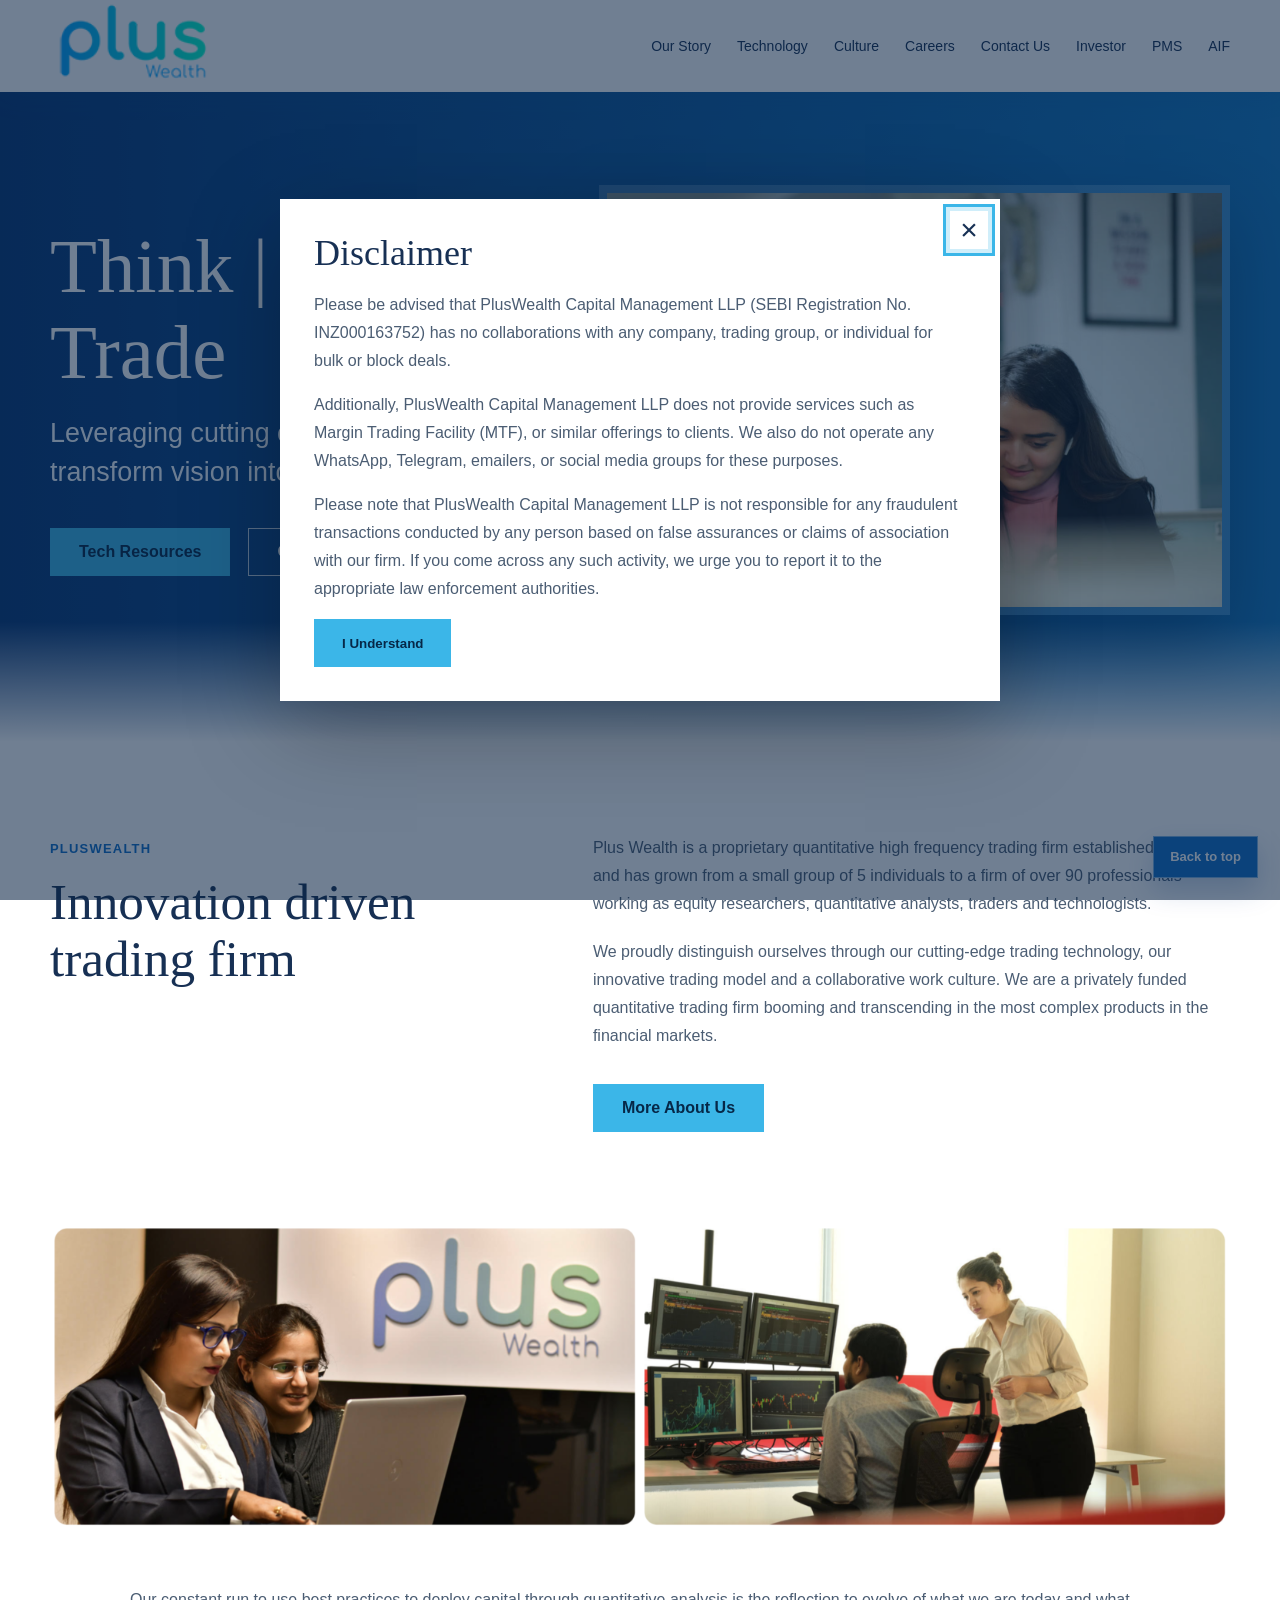
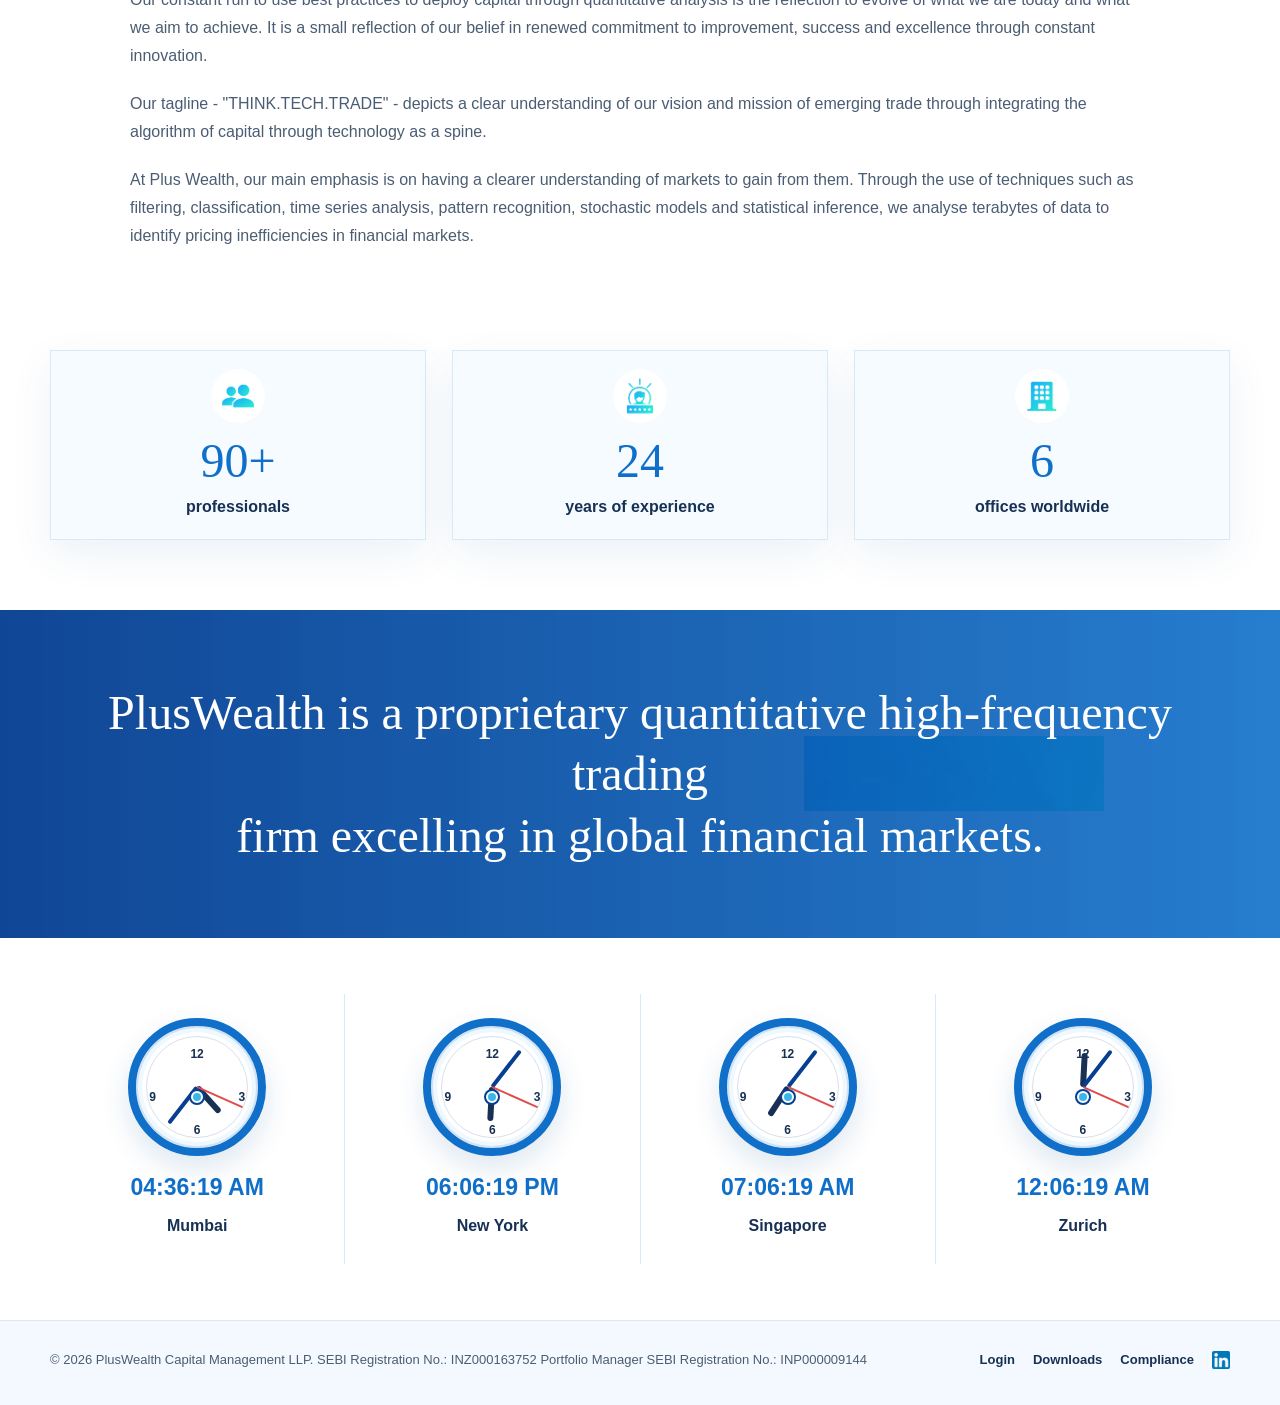
==== commit 298148ae: "hero" ====
--- a/pluswalth_new/index.html
+++ b/pluswalth_new/index.html
@@ -38,17 +38,16 @@
   <main id="content" tabindex="-1">
     <section class="hero" aria-labelledby="hero-title">
       <div class="hero-inner">
-        <h1 id="hero-title">Think | Tech | Trade</h1>
-        <p>Leveraging cutting edge technology to transform vision into success</p>
-        <div class="hero-links" aria-label="Homepage quick links">
-          <a href="https://pluswealth.com/technology/">Tech Resources</a>
-          <a href="https://pluswealth.com/technology/">Quant Trading</a>
+        <div class="hero-copy">
+          <h1 id="hero-title">Think | Tech | Trade</h1>
+          <p>Leveraging cutting edge technology to transform vision into success</p>
+          <div class="hero-links" aria-label="Homepage quick links">
+            <a href="https://pluswealth.com/technology/">Tech Resources</a>
+            <a href="https://pluswealth.com/technology/">Quant Trading</a>
+          </div>
         </div>
+        <img src="assets/hero-office.png" alt="PlusWealth professionals collaborating in a modern office">
       </div>
-    </section>
-
-    <section class="office-image" aria-label="PlusWealth office">
-      <img src="assets/hero-office.png" alt="PlusWealth professionals collaborating in a modern office">
     </section>
 
     <section class="intro-section" id="story" aria-labelledby="story-title">
@@ -107,18 +106,58 @@
     <section class="world-clocks" id="offices" aria-label="Office clocks">
       <div class="section-shell clock-grid">
         <article>
+          <div class="clock-face" data-clock-zone="Asia/Kolkata" aria-hidden="true">
+            <span class="mark mark-12">12</span>
+            <span class="mark mark-3">3</span>
+            <span class="mark mark-6">6</span>
+            <span class="mark mark-9">9</span>
+            <span class="hand hour-hand"></span>
+            <span class="hand minute-hand"></span>
+            <span class="hand second-hand"></span>
+            <span class="pin"></span>
+          </div>
           <time data-zone="Asia/Kolkata">--:--:-- --</time>
           <span>Mumbai</span>
         </article>
         <article>
+          <div class="clock-face" data-clock-zone="America/New_York" aria-hidden="true">
+            <span class="mark mark-12">12</span>
+            <span class="mark mark-3">3</span>
+            <span class="mark mark-6">6</span>
+            <span class="mark mark-9">9</span>
+            <span class="hand hour-hand"></span>
+            <span class="hand minute-hand"></span>
+            <span class="hand second-hand"></span>
+            <span class="pin"></span>
+          </div>
           <time data-zone="America/New_York">--:--:-- --</time>
           <span>New York</span>
         </article>
         <article>
+          <div class="clock-face" data-clock-zone="Asia/Singapore" aria-hidden="true">
+            <span class="mark mark-12">12</span>
+            <span class="mark mark-3">3</span>
+            <span class="mark mark-6">6</span>
+            <span class="mark mark-9">9</span>
+            <span class="hand hour-hand"></span>
+            <span class="hand minute-hand"></span>
+            <span class="hand second-hand"></span>
+            <span class="pin"></span>
+          </div>
           <time data-zone="Asia/Singapore">--:--:-- --</time>
           <span>Singapore</span>
         </article>
         <article>
+          <div class="clock-face" data-clock-zone="Europe/Zurich" aria-hidden="true">
+            <span class="mark mark-12">12</span>
+            <span class="mark mark-3">3</span>
+            <span class="mark mark-6">6</span>
+            <span class="mark mark-9">9</span>
+            <span class="hand hour-hand"></span>
+            <span class="hand minute-hand"></span>
+            <span class="hand second-hand"></span>
+            <span class="pin"></span>
+          </div>
           <time data-zone="Europe/Zurich">--:--:-- --</time>
           <span>Zurich</span>
         </article>
@@ -136,10 +175,11 @@
         <a class="linkedin-link" href="https://www.linkedin.com/company/pluswealth-capital-management-llp/" aria-label="PlusWealth on LinkedIn">
           <img src="assets/linkedin-icon.png" alt="" aria-hidden="true">
         </a>
-        <a href="#page-top">Back to top</a>
       </nav>
     </div>
   </footer>
+
+  <a class="back-to-top" href="#page-top" aria-label="Back to top">Back to top</a>
 
   <div class="disclaimer" id="disclaimer" role="dialog" aria-modal="true" aria-labelledby="disclaimer-title" aria-describedby="disclaimer-copy">
     <div class="disclaimer-card">
--- a/pluswalth_new/styles.css
+++ b/pluswalth_new/styles.css
@@ -129,11 +129,9 @@
 
 .hero {
   position: relative;
-  min-height: 520px;
-  color: #fff;
-  background:
-    linear-gradient(90deg, rgba(7, 53, 116, 0.94), rgba(18, 120, 193, 0.88)),
-    url("assets/plus-wealth-mark.png") right 12% center / 390px auto no-repeat;
+  min-height: 650px;
+  color: #fff;
+  background: linear-gradient(90deg, #073574, #1278c1);
   overflow: hidden;
 }
 
@@ -141,7 +139,7 @@
   content: "";
   position: absolute;
   inset: auto 0 0;
-  height: 105px;
+  height: 120px;
   background: linear-gradient(180deg, rgba(255,255,255,0), #fff);
 }
 
@@ -149,12 +147,18 @@
   position: relative;
   z-index: 1;
   width: min(1180px, calc(100% - 40px));
-  min-height: 520px;
+  min-height: 650px;
   margin: 0 auto;
-  padding: 96px 0 125px;
-  display: flex;
-  flex-direction: column;
-  justify-content: center;
+  padding: 76px 0 110px;
+  display: grid;
+  grid-template-columns: 0.88fr 1.12fr;
+  align-items: center;
+  gap: 54px;
+}
+
+.hero-copy {
+  position: relative;
+  z-index: 2;
 }
 
 h1,
@@ -180,6 +184,14 @@
   line-height: 1.45;
 }
 
+.hero img {
+  width: 100%;
+  min-height: 430px;
+  object-fit: cover;
+  border: 8px solid rgba(255,255,255,0.18);
+  box-shadow: 0 30px 70px rgba(0, 18, 50, 0.32);
+}
+
 .hero-links {
   display: flex;
   flex-wrap: wrap;
@@ -220,20 +232,6 @@
   color: #fff;
 }
 
-.office-image {
-  width: min(1180px, calc(100% - 40px));
-  margin: -62px auto 0;
-  position: relative;
-  z-index: 2;
-  box-shadow: var(--shadow);
-}
-
-.office-image img {
-  width: 100%;
-  min-height: 360px;
-  object-fit: cover;
-}
-
 .section-shell {
   width: min(1180px, calc(100% - 40px));
   margin: 0 auto;
@@ -365,10 +363,102 @@
 }
 
 .clock-grid article {
-  min-height: 118px;
+  min-height: 260px;
   padding: 24px;
   background: #fff;
   text-align: center;
+}
+
+.clock-face {
+  position: relative;
+  width: 138px;
+  height: 138px;
+  margin: 0 auto 18px;
+  border: 8px solid var(--blue);
+  border-radius: 50%;
+  background: radial-gradient(circle at center, #fff 0 63%, #eef8ff 64% 100%);
+  box-shadow: inset 0 0 0 2px rgba(6,63,145,0.12), 0 12px 28px rgba(13,83,151,0.14);
+}
+
+.clock-face::before {
+  content: "";
+  position: absolute;
+  inset: 10px;
+  border: 1px solid rgba(6,63,145,0.16);
+  border-radius: 50%;
+}
+
+.mark {
+  position: absolute;
+  color: var(--ink);
+  font-family: var(--font-nav);
+  font-size: 12px;
+  font-weight: 700;
+  line-height: 1;
+}
+
+.mark-12 {
+  top: 12px;
+  left: 50%;
+  transform: translateX(-50%);
+}
+
+.mark-3 {
+  top: 50%;
+  right: 13px;
+  transform: translateY(-50%);
+}
+
+.mark-6 {
+  bottom: 12px;
+  left: 50%;
+  transform: translateX(-50%);
+}
+
+.mark-9 {
+  top: 50%;
+  left: 13px;
+  transform: translateY(-50%);
+}
+
+.hand {
+  position: absolute;
+  left: 50%;
+  bottom: 50%;
+  transform-origin: 50% 100%;
+  transform: translateX(-50%) rotate(0deg);
+  border-radius: 999px;
+}
+
+.hour-hand {
+  width: 6px;
+  height: 34px;
+  background: var(--ink);
+}
+
+.minute-hand {
+  width: 4px;
+  height: 46px;
+  background: var(--blue-deep);
+}
+
+.second-hand {
+  width: 2px;
+  height: 50px;
+  background: #e14b4b;
+}
+
+.pin {
+  position: absolute;
+  top: 50%;
+  left: 50%;
+  width: 12px;
+  height: 12px;
+  transform: translate(-50%, -50%);
+  border-radius: 50%;
+  background: var(--cyan);
+  border: 2px solid #fff;
+  box-shadow: 0 0 0 2px var(--blue-deep);
 }
 
 .clock-grid time {
@@ -431,6 +521,30 @@
 .linkedin-link img {
   width: 18px;
   height: 18px;
+}
+
+.back-to-top {
+  position: fixed;
+  right: 22px;
+  bottom: 22px;
+  z-index: 45;
+  min-height: 42px;
+  display: inline-flex;
+  align-items: center;
+  justify-content: center;
+  padding: 0 16px;
+  background: var(--blue);
+  color: #fff;
+  border: 1px solid rgba(255,255,255,0.45);
+  box-shadow: 0 12px 28px rgba(6,63,145,0.22);
+  font-family: var(--font-nav);
+  font-size: 13px;
+  font-weight: 700;
+  text-decoration: none;
+}
+
+.back-to-top:hover {
+  background: var(--blue-deep);
 }
 
 .disclaimer {
@@ -538,6 +652,15 @@
     display: grid;
   }
 
+  .hero-inner {
+    grid-template-columns: 1fr;
+    gap: 34px;
+  }
+
+  .hero img {
+    min-height: 320px;
+  }
+
   .footer-inner nav {
     justify-content: start;
   }
@@ -546,15 +669,11 @@
 @media (max-width: 720px) {
   .hero,
   .hero-inner {
-    min-height: 430px;
+    min-height: 0;
   }
 
   .hero-inner {
     padding: 72px 0 100px;
-  }
-
-  .office-image img {
-    min-height: 260px;
   }
 
   .intro-section {
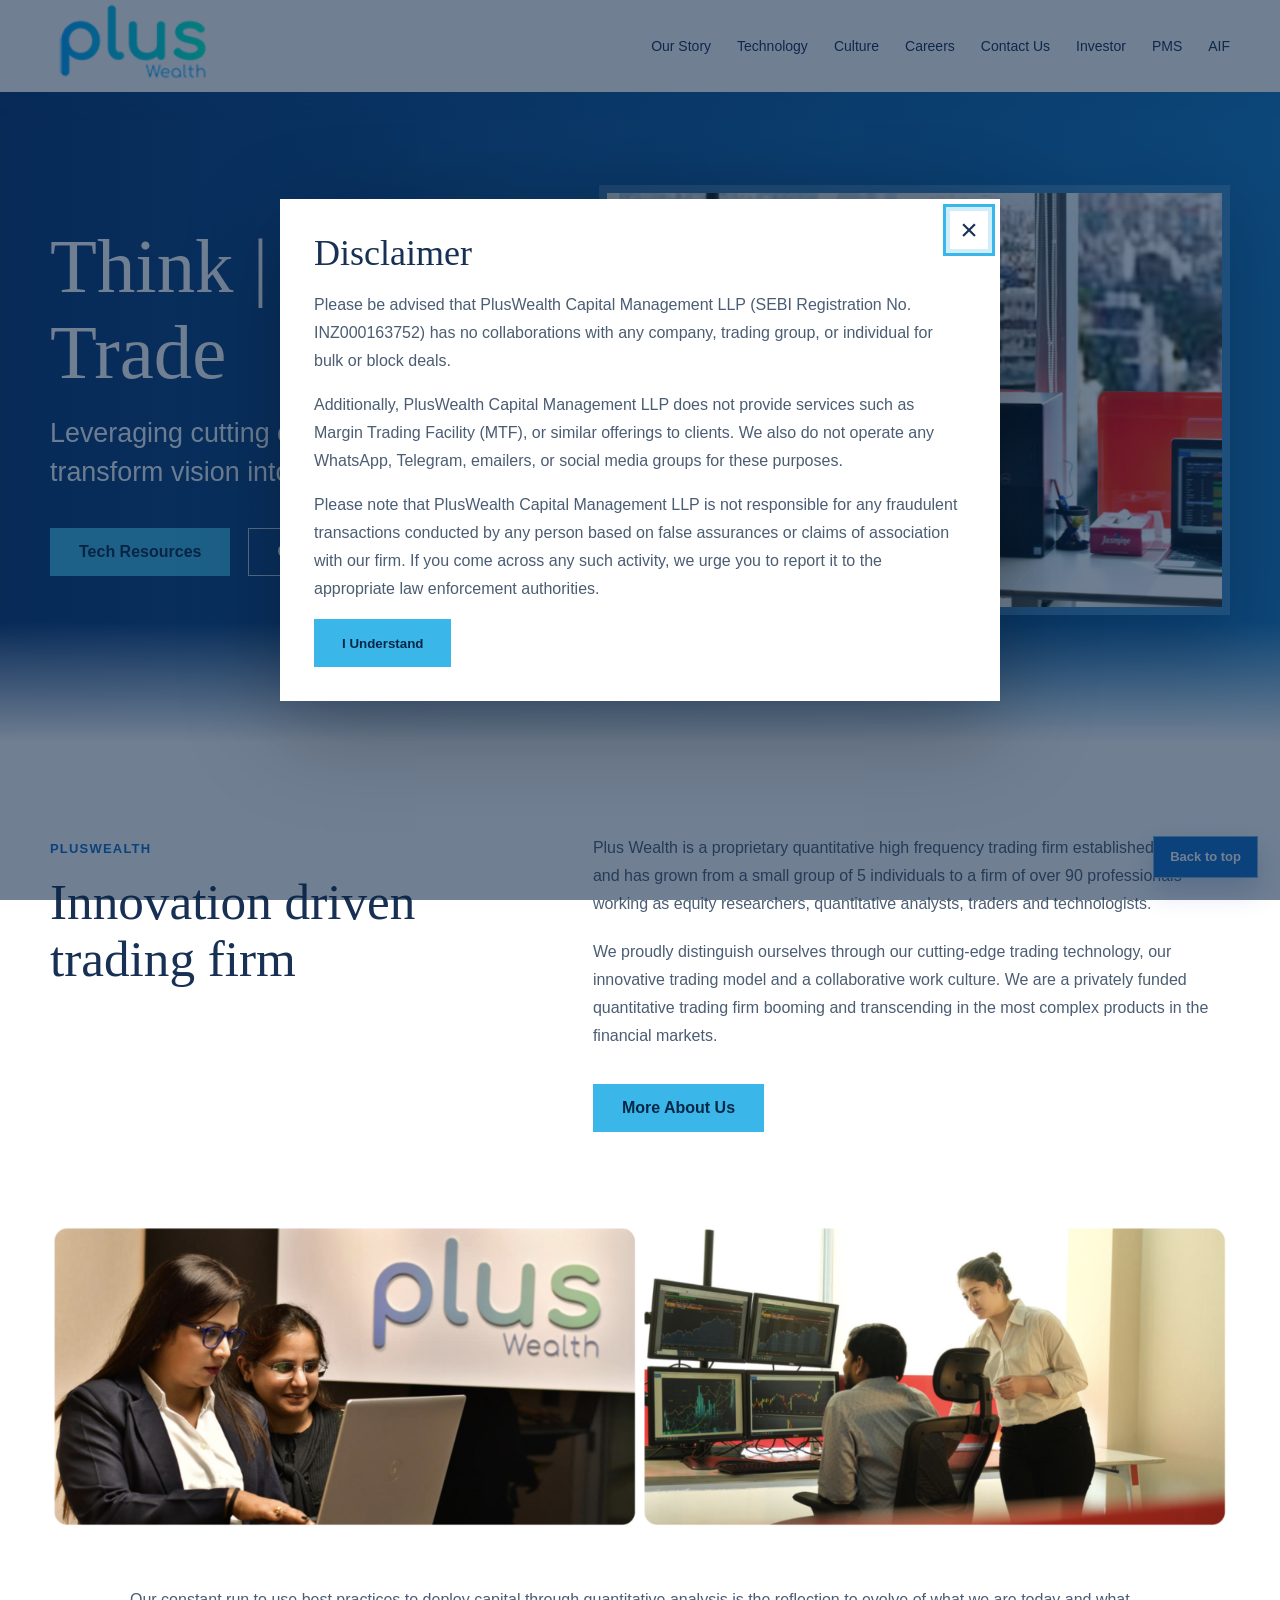
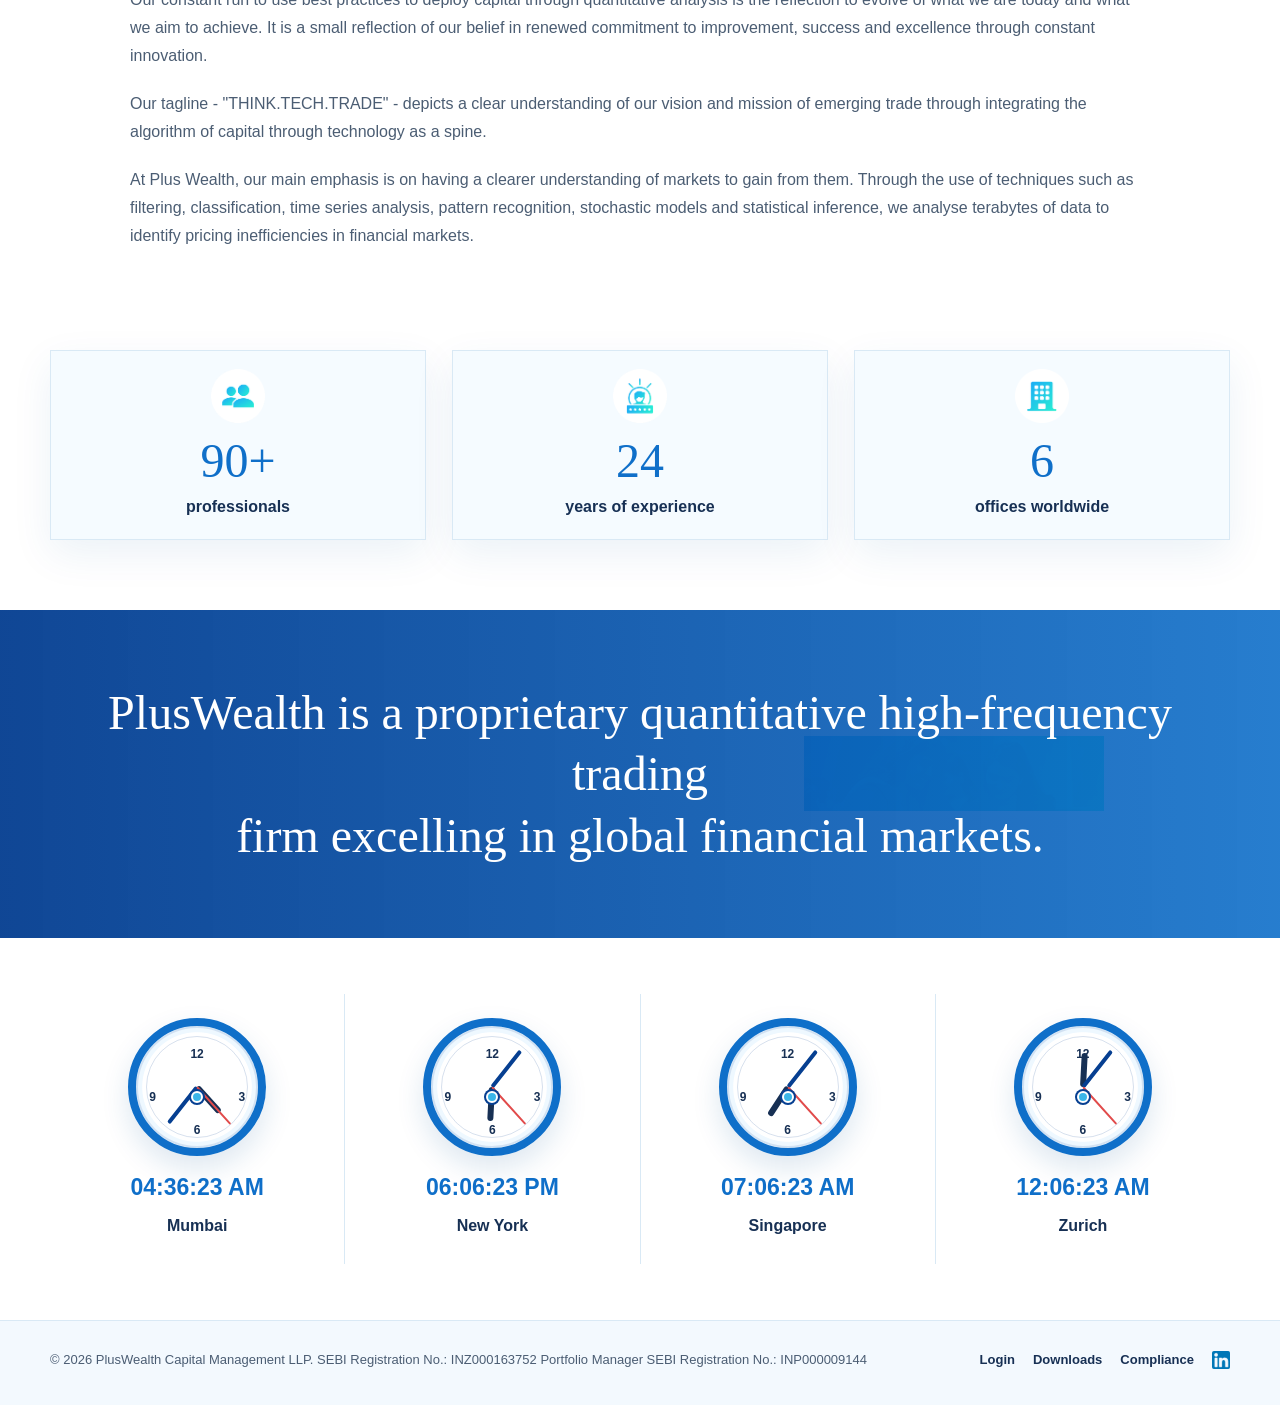
==== commit 92def3ae: "hero" ====
--- a/pluswalth_new/index.html
+++ b/pluswalth_new/index.html
@@ -46,7 +46,7 @@
             <a href="https://pluswealth.com/technology/">Quant Trading</a>
           </div>
         </div>
-        <img src="assets/hero-office.png" alt="PlusWealth professionals collaborating in a modern office">
+        <img src="assets/hero-main.png" alt="PlusWealth trading technology hero graphic">
       </div>
     </section>
 
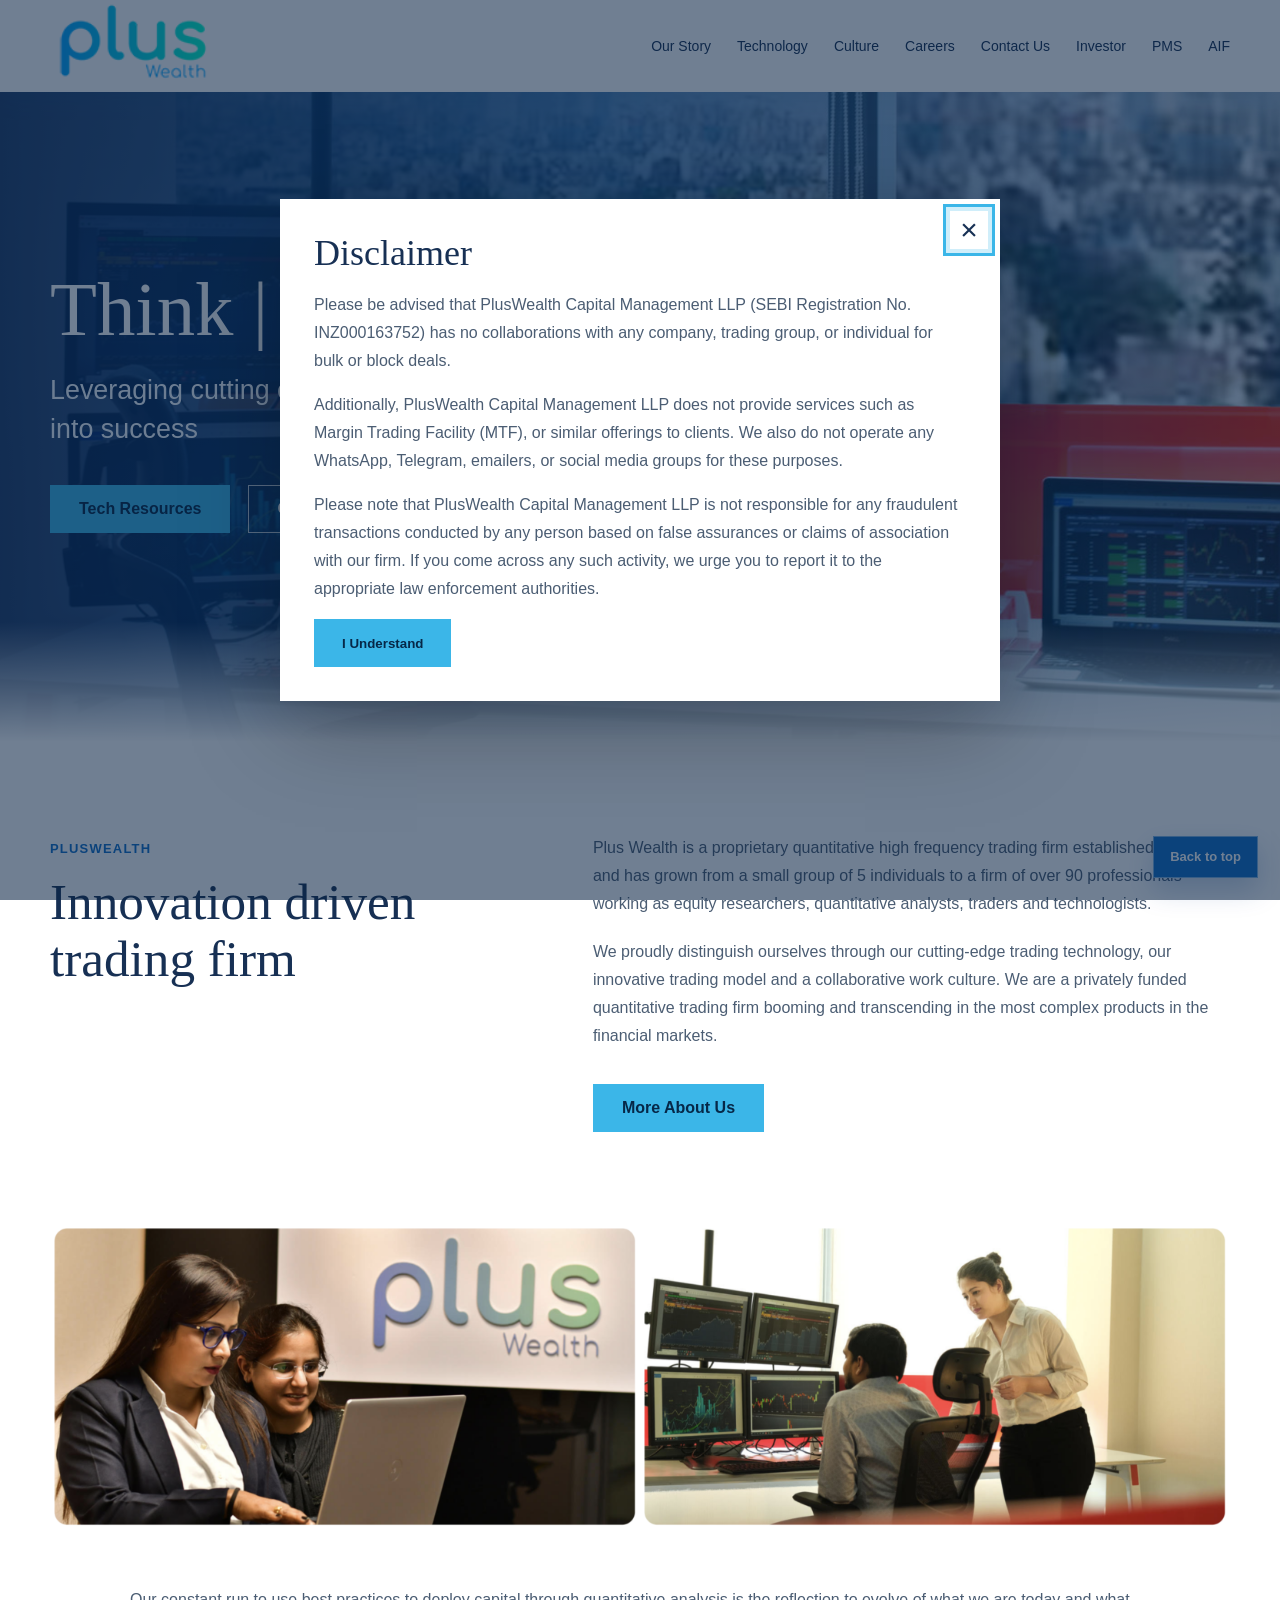
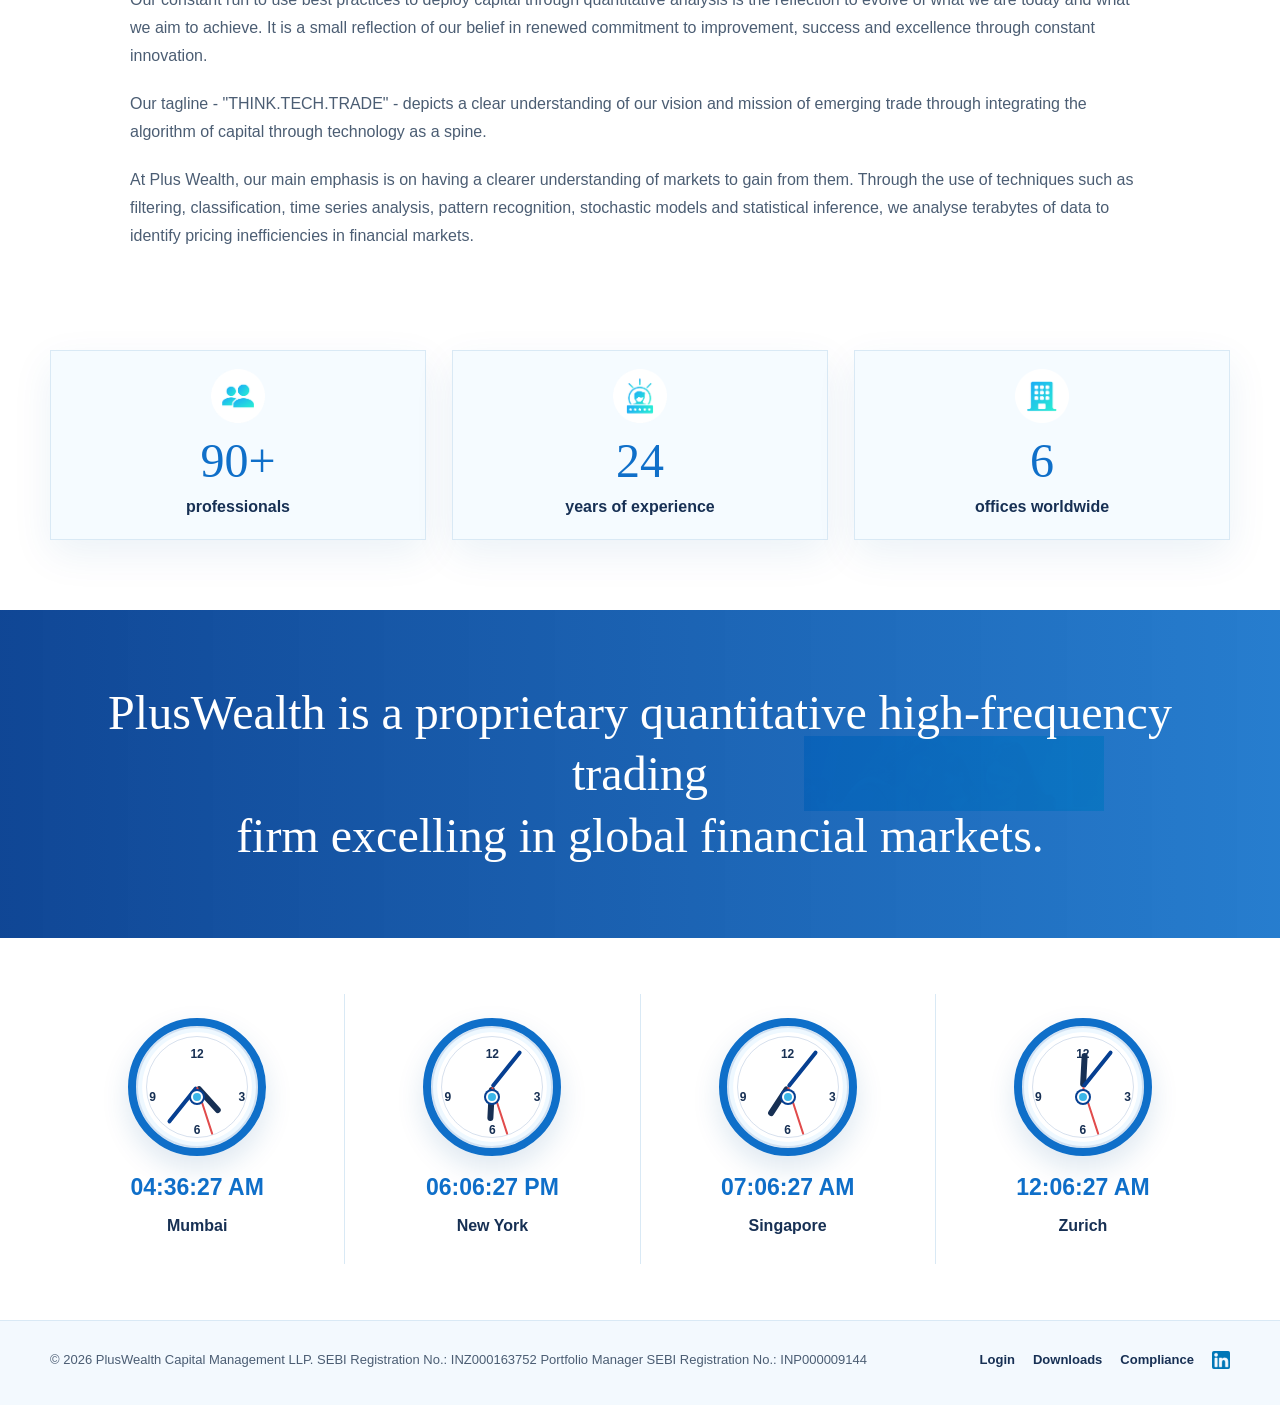
==== commit 98042fbb: "hero" ====
--- a/pluswalth_new/index.html
+++ b/pluswalth_new/index.html
@@ -46,7 +46,6 @@
             <a href="https://pluswealth.com/technology/">Quant Trading</a>
           </div>
         </div>
-        <img src="assets/hero-main.png" alt="PlusWealth trading technology hero graphic">
       </div>
     </section>
 
--- a/pluswalth_new/styles.css
+++ b/pluswalth_new/styles.css
@@ -131,7 +131,9 @@
   position: relative;
   min-height: 650px;
   color: #fff;
-  background: linear-gradient(90deg, #073574, #1278c1);
+  background:
+    linear-gradient(90deg, rgba(5, 37, 86, 0.88) 0%, rgba(11, 81, 152, 0.68) 47%, rgba(7, 53, 116, 0.16) 100%),
+    url("assets/hero-main.png") center / cover no-repeat;
   overflow: hidden;
 }
 
@@ -150,15 +152,14 @@
   min-height: 650px;
   margin: 0 auto;
   padding: 76px 0 110px;
-  display: grid;
-  grid-template-columns: 0.88fr 1.12fr;
-  align-items: center;
-  gap: 54px;
+  display: flex;
+  align-items: center;
 }
 
 .hero-copy {
   position: relative;
   z-index: 2;
+  max-width: 760px;
 }
 
 h1,
@@ -182,14 +183,6 @@
   font-family: var(--font-nav);
   font-size: clamp(18px, 2.1vw, 27px);
   line-height: 1.45;
-}
-
-.hero img {
-  width: 100%;
-  min-height: 430px;
-  object-fit: cover;
-  border: 8px solid rgba(255,255,255,0.18);
-  box-shadow: 0 30px 70px rgba(0, 18, 50, 0.32);
 }
 
 .hero-links {
@@ -652,15 +645,6 @@
     display: grid;
   }
 
-  .hero-inner {
-    grid-template-columns: 1fr;
-    gap: 34px;
-  }
-
-  .hero img {
-    min-height: 320px;
-  }
-
   .footer-inner nav {
     justify-content: start;
   }
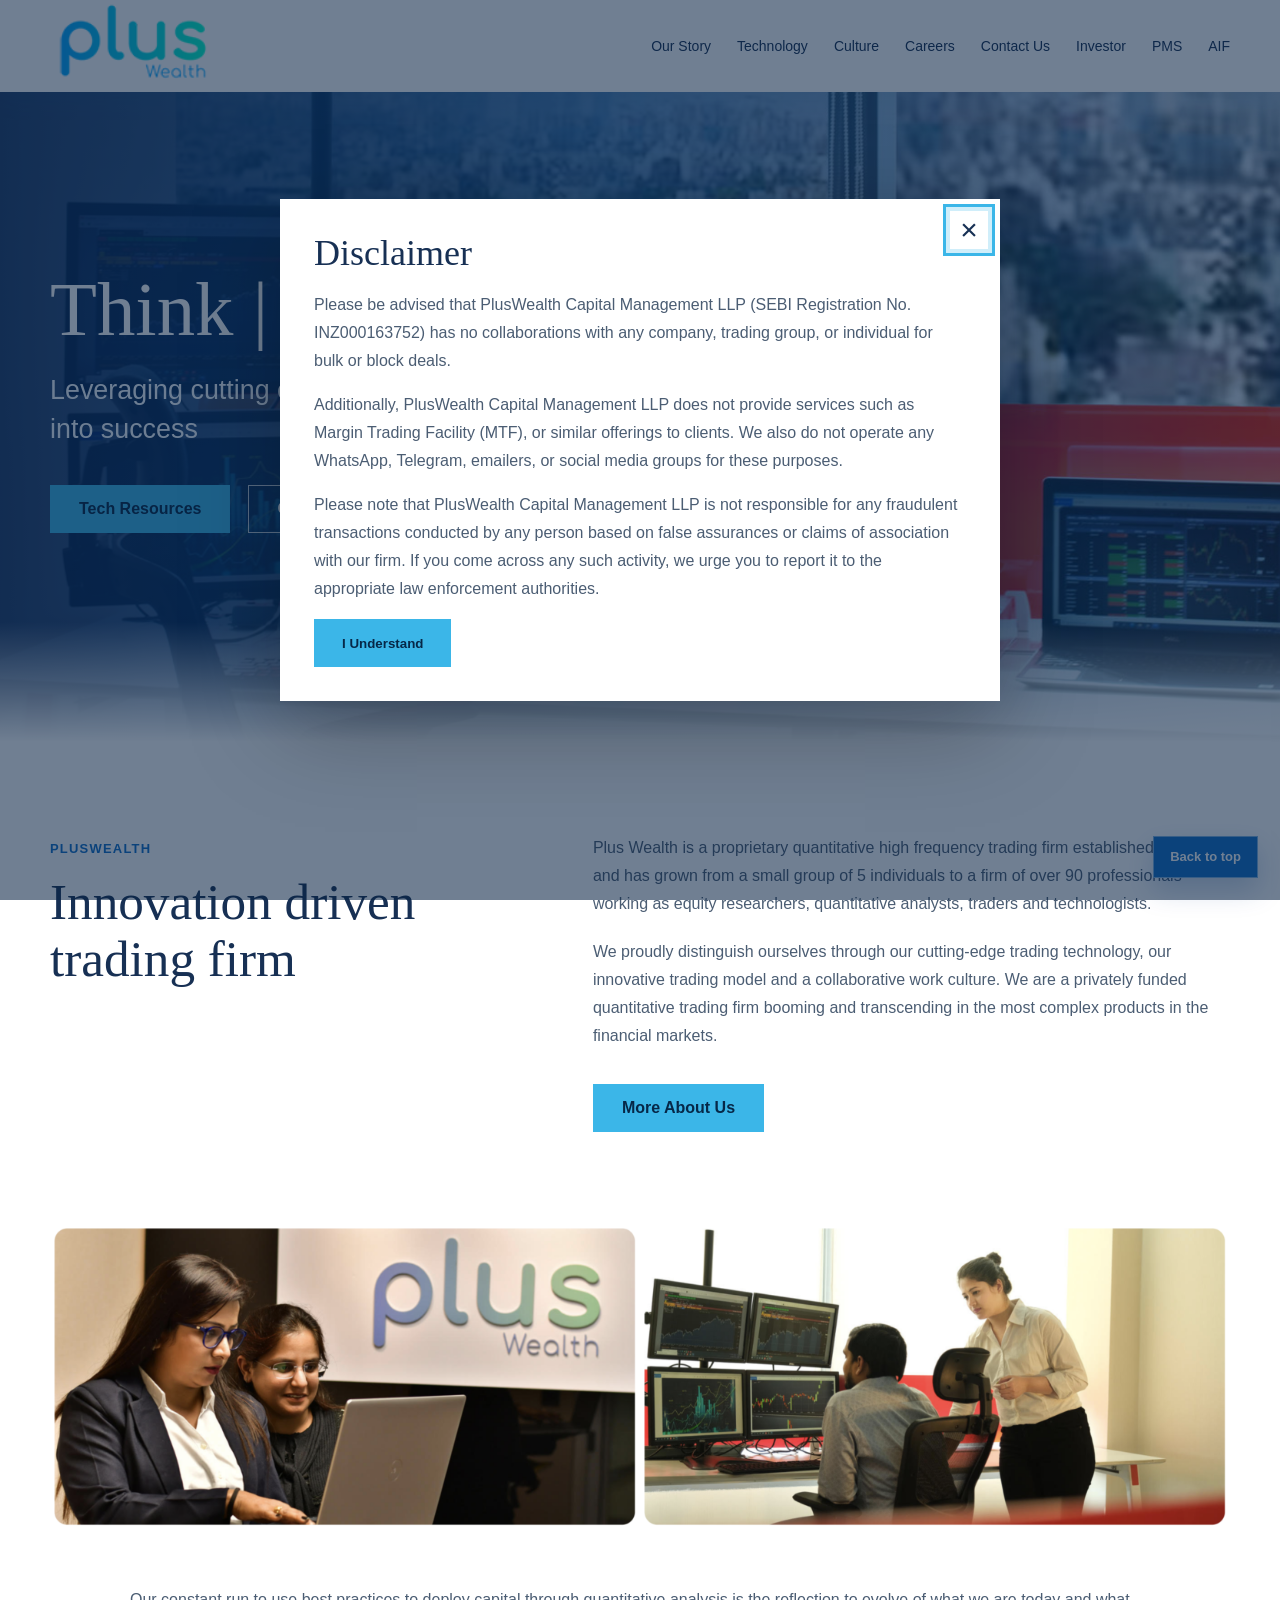
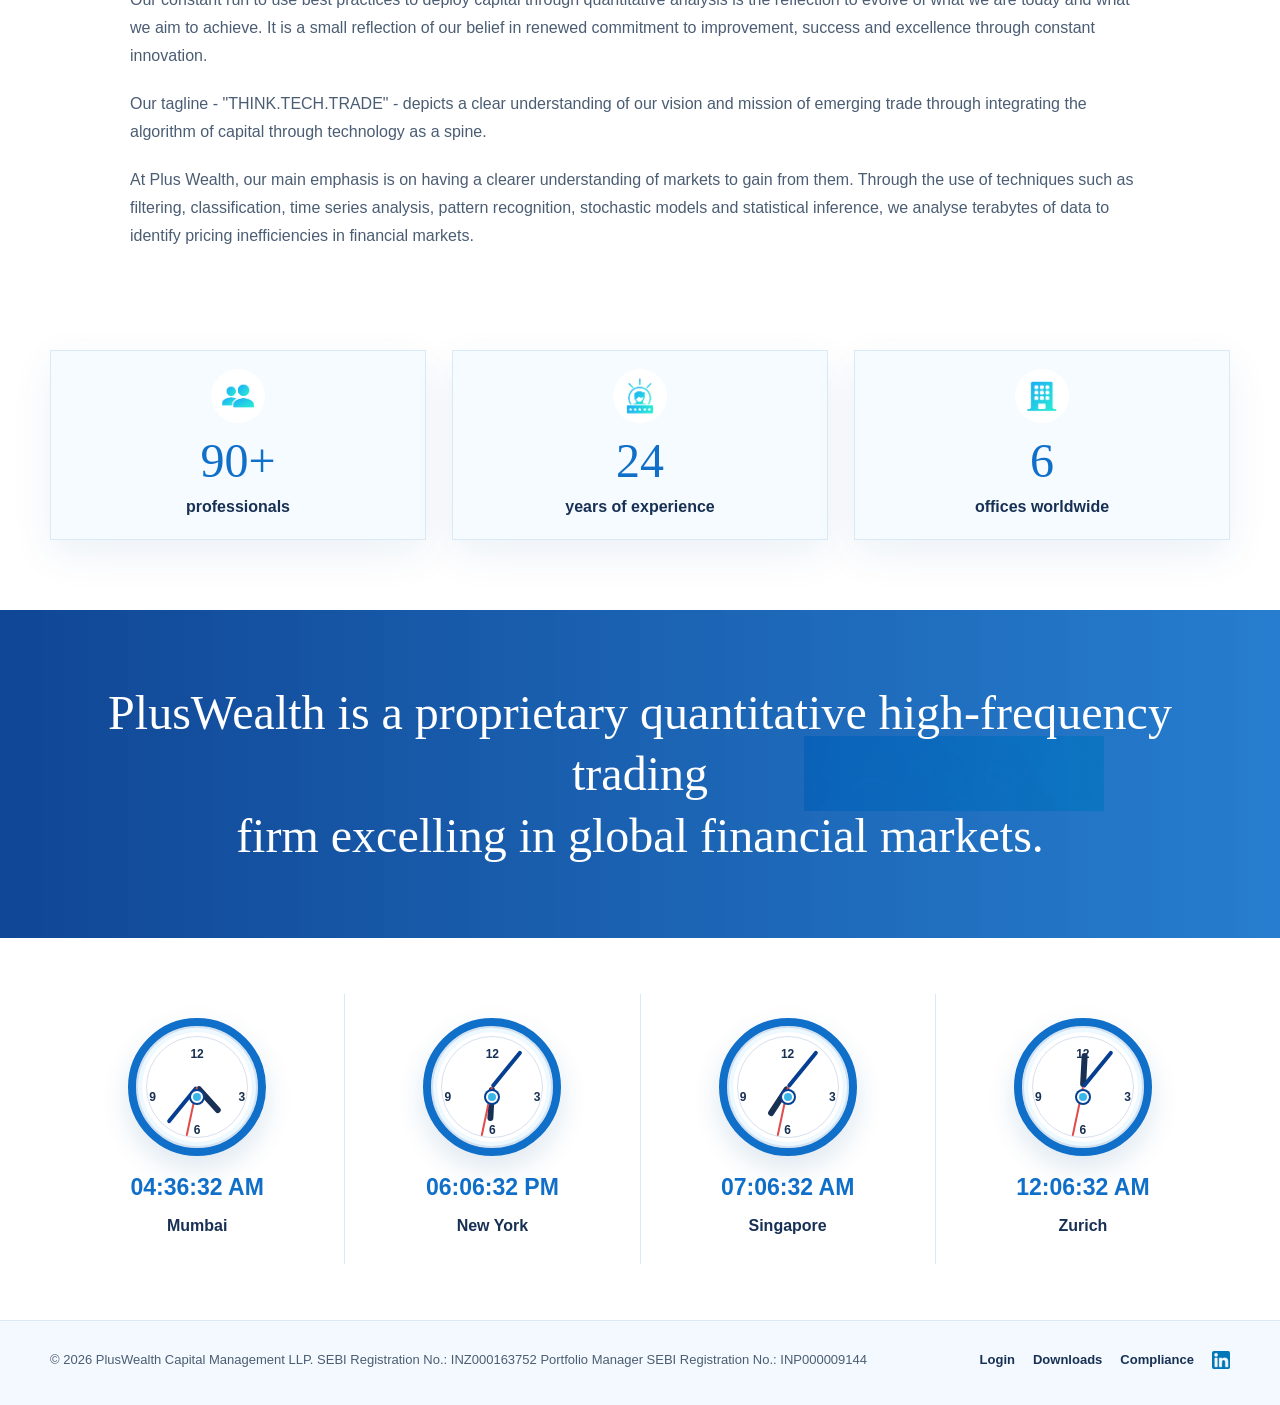
==== commit 94214fdb: "our story" ====
--- a/pluswalth_new/index.html
+++ b/pluswalth_new/index.html
@@ -23,11 +23,11 @@
       </button>
 
       <nav class="nav-menu" id="site-menu" aria-label="Primary navigation">
-        <a href="https://pluswealth.com/our-story/">Our Story</a>
-        <a href="https://pluswealth.com/technology/">Technology</a>
+        <a href="our-story.html">Our Story</a>
+        <a href="#technology">Technology</a>
         <a href="https://pluswealth.com/culture/">Culture</a>
         <a href="#">Careers</a>
-        <a href="https://pluswealth.com/offices/">Contact Us</a>
+        <a href="#offices">Contact Us</a>
         <a href="https://pluswealth.com/investor-charter/">Investor</a>
         <a href="https://pms.pluswealth.com/">PMS</a>
         <a href="https://pluswealthassets.com/">AIF</a>
@@ -42,8 +42,8 @@
           <h1 id="hero-title">Think | Tech | Trade</h1>
           <p>Leveraging cutting edge technology to transform vision into success</p>
           <div class="hero-links" aria-label="Homepage quick links">
-            <a href="https://pluswealth.com/technology/">Tech Resources</a>
-            <a href="https://pluswealth.com/technology/">Quant Trading</a>
+            <a href="#technology">Tech Resources</a>
+            <a href="#technology">Quant Trading</a>
           </div>
         </div>
       </div>
@@ -58,7 +58,7 @@
         <div class="intro-copy">
           <p>Plus Wealth is a proprietary quantitative high frequency trading firm established in 2008 and has grown from a small group of 5 individuals to a firm of over 90 professionals working as equity researchers, quantitative analysts, traders and technologists.</p>
           <p>We proudly distinguish ourselves through our cutting-edge trading technology, our innovative trading model and a collaborative work culture. We are a privately funded quantitative trading firm booming and transcending in the most complex products in the financial markets.</p>
-          <a class="more-link" href="https://pluswealth.com/our-story/">More About Us</a>
+          <a class="more-link" href="our-story.html">More About Us</a>
         </div>
       </div>
     </section>
--- a/pluswalth_new/styles.css
+++ b/pluswalth_new/styles.css
@@ -110,6 +110,11 @@
   color: var(--blue);
 }
 
+.nav-menu a.active {
+  color: var(--blue);
+  font-weight: 700;
+}
+
 .nav-toggle {
   display: none;
   width: 44px;
@@ -342,6 +347,86 @@
   font-family: var(--font-display);
   font-size: clamp(28px, 4vw, 48px);
   line-height: 1.28;
+}
+
+.page-hero {
+  min-height: 430px;
+  display: flex;
+  align-items: center;
+  color: #fff;
+  background:
+    linear-gradient(90deg, rgba(6,63,145,0.82), rgba(6,63,145,0.28)),
+    url("assets/about-banner.png") center / cover no-repeat;
+}
+
+.page-hero h1 {
+  color: #fff;
+  font-size: clamp(44px, 6vw, 82px);
+}
+
+.page-hero p {
+  max-width: 620px;
+  margin: 14px 0 0;
+  color: #fff;
+  font-family: var(--font-nav);
+  font-size: clamp(18px, 2.2vw, 28px);
+  font-weight: 500;
+}
+
+.story-block {
+  padding: 76px 0;
+}
+
+.story-block:nth-of-type(odd) {
+  background: #fff;
+}
+
+.story-block:nth-of-type(even) {
+  background: var(--pale);
+}
+
+.story-grid {
+  display: grid;
+  grid-template-columns: 0.9fr 1.1fr;
+  gap: 70px;
+  align-items: start;
+  background: url("assets/plus-wealth-mark.png") left bottom / 145px auto no-repeat;
+}
+
+.section-kicker {
+  display: inline-block;
+  margin-bottom: 12px;
+  color: var(--blue);
+  font-family: var(--font-nav);
+  font-size: 13px;
+  font-weight: 700;
+  letter-spacing: 1.1px;
+  text-transform: uppercase;
+}
+
+.story-block h2 {
+  font-size: clamp(30px, 4vw, 50px);
+}
+
+.story-copy p,
+.resource-row p {
+  margin: 0 0 18px;
+}
+
+.resource-grid {
+  display: grid;
+  grid-template-columns: 1fr 1fr;
+  gap: 58px;
+  align-items: center;
+}
+
+.resource-grid img {
+  width: 100%;
+  box-shadow: var(--shadow);
+}
+
+.alternate .resource-grid {
+  background: url("assets/plus-wealth-mark.png") right bottom / 155px auto no-repeat;
 }
 
 .world-clocks {
@@ -640,6 +725,8 @@
   }
 
   .intro-grid,
+  .story-grid,
+  .resource-grid,
   .footer-inner {
     grid-template-columns: 1fr;
     display: grid;
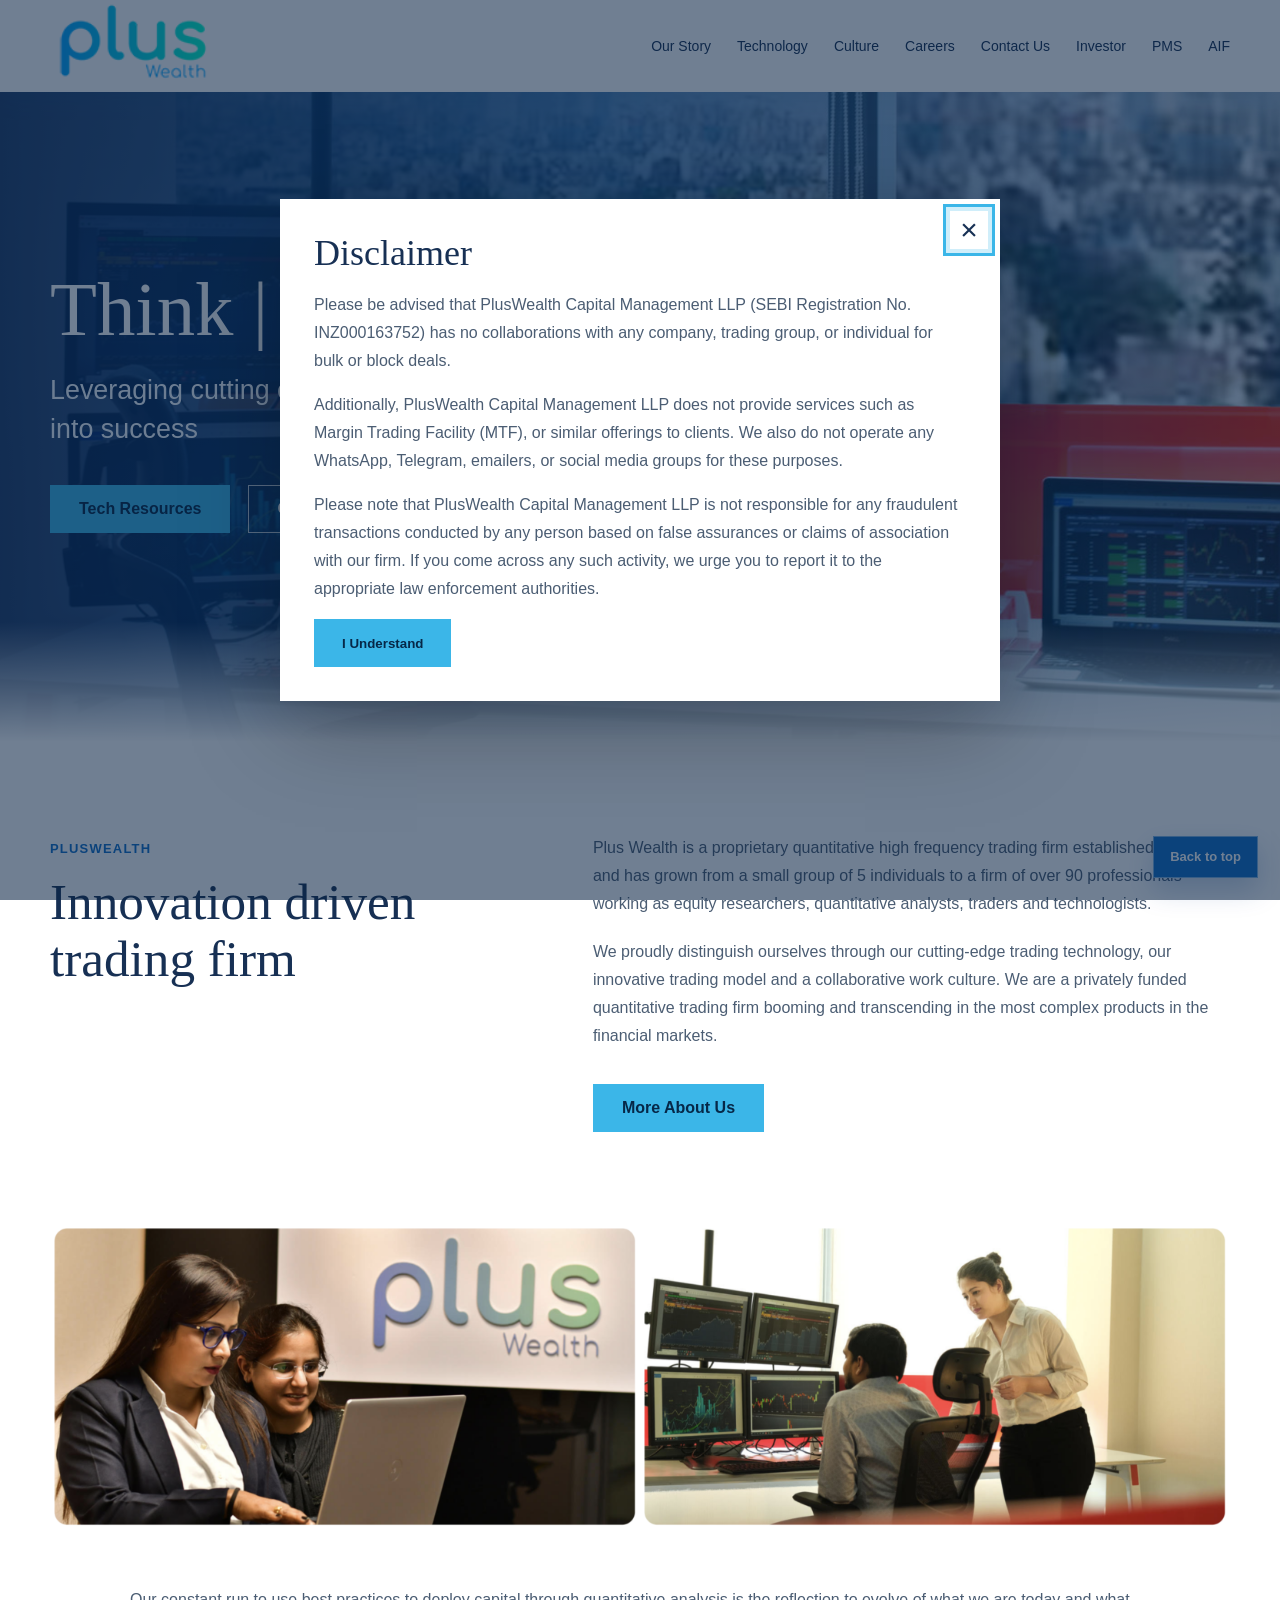
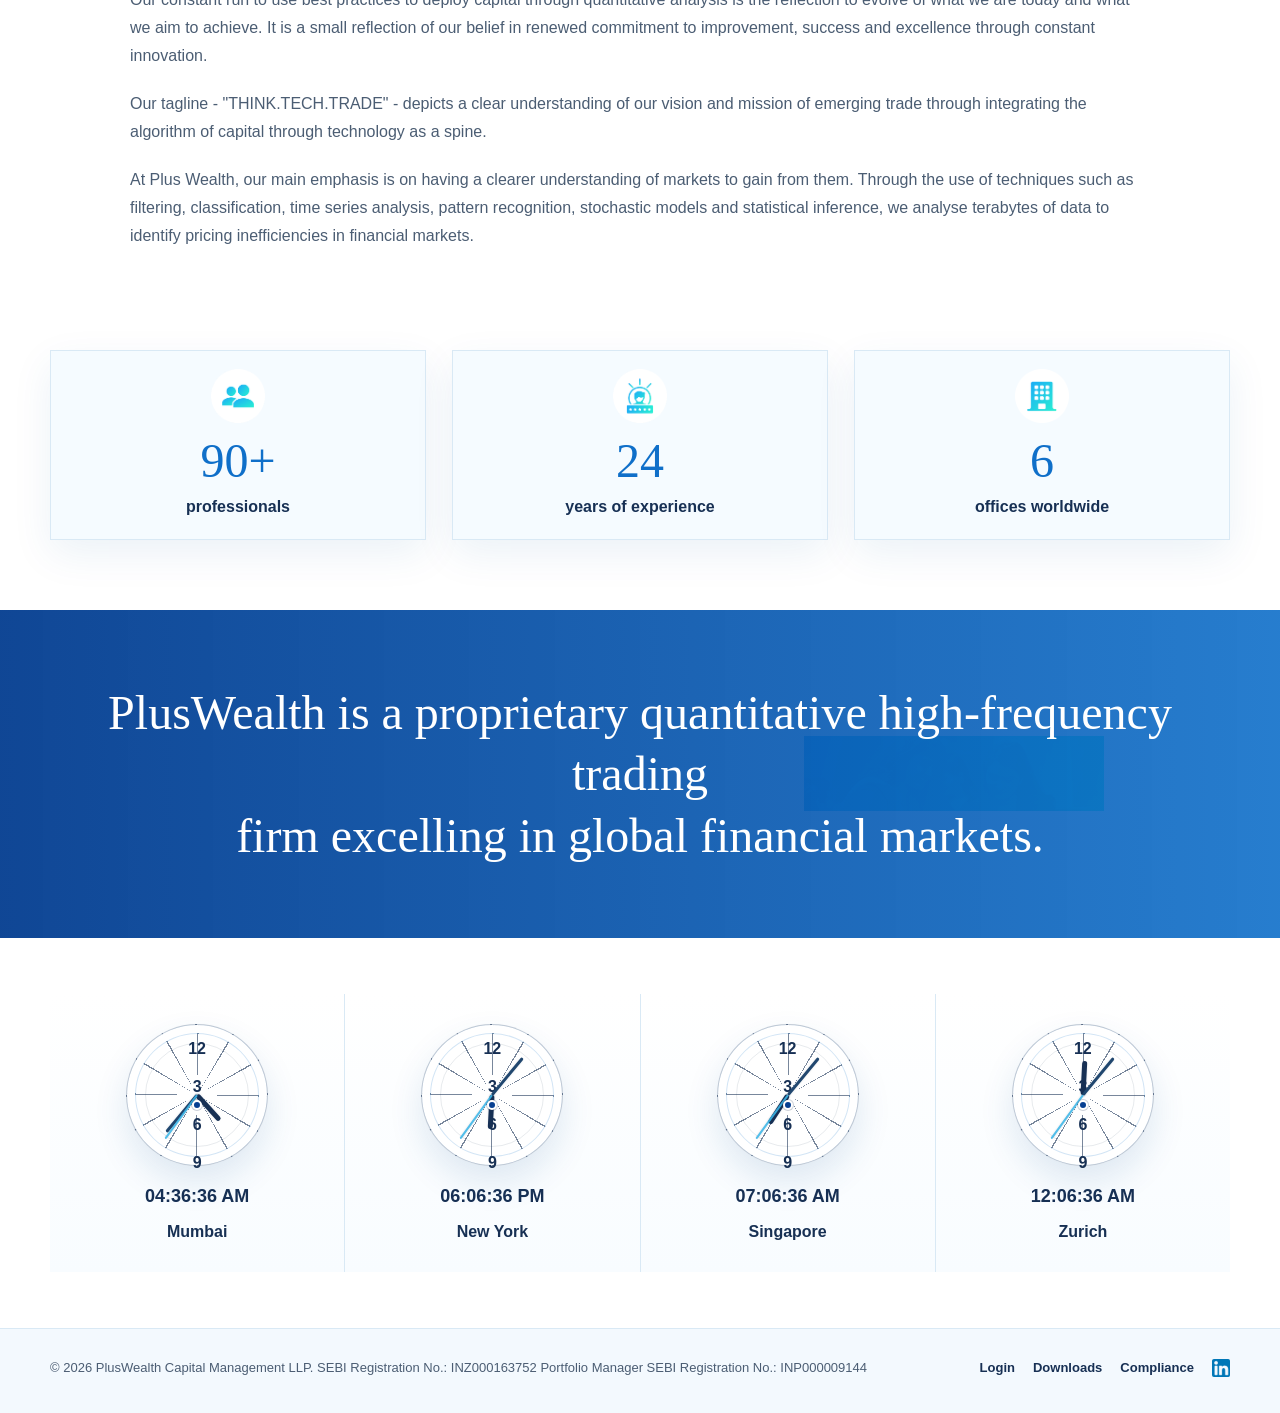
==== commit e7d8d860: "bifurcate" ====
--- a/pluswalth_new/index.html
+++ b/pluswalth_new/index.html
@@ -10,30 +10,7 @@
 <body id="page-top">
   <a class="skip-link" href="#content">Skip to content</a>
 
-  <header class="site-header" aria-label="Site header">
-    <div class="header-inner">
-      <a class="brand" href="#page-top" aria-label="Plus Wealth home">
-        <img src="assets/logo.png" alt="Plus Wealth">
-      </a>
-
-      <button class="nav-toggle" type="button" aria-label="Open navigation menu" aria-expanded="false" aria-controls="site-menu">
-        <span aria-hidden="true"></span>
-        <span aria-hidden="true"></span>
-        <span aria-hidden="true"></span>
-      </button>
-
-      <nav class="nav-menu" id="site-menu" aria-label="Primary navigation">
-        <a href="our-story.html">Our Story</a>
-        <a href="#technology">Technology</a>
-        <a href="https://pluswealth.com/culture/">Culture</a>
-        <a href="#">Careers</a>
-        <a href="#offices">Contact Us</a>
-        <a href="https://pluswealth.com/investor-charter/">Investor</a>
-        <a href="https://pms.pluswealth.com/">PMS</a>
-        <a href="https://pluswealthassets.com/">AIF</a>
-      </nav>
-    </div>
-  </header>
+  <div data-site-header></div>
 
   <main id="content" tabindex="-1">
     <section class="hero" aria-labelledby="hero-title">
@@ -164,21 +141,7 @@
     </section>
   </main>
 
-  <footer class="site-footer">
-    <div class="footer-inner">
-      <p>&copy; 2026 PlusWealth Capital Management LLP. SEBI Registration No.: INZ000163752 Portfolio Manager SEBI Registration No.: INP000009144</p>
-      <nav aria-label="Footer navigation">
-        <a href="https://accounts.pluswealth.com:5000/capexweb/capexweb/">Login</a>
-        <a href="https://pluswealth.com/downloads/">Downloads</a>
-        <a href="https://pluswealth.com/compliance/">Compliance</a>
-        <a class="linkedin-link" href="https://www.linkedin.com/company/pluswealth-capital-management-llp/" aria-label="PlusWealth on LinkedIn">
-          <img src="assets/linkedin-icon.png" alt="" aria-hidden="true">
-        </a>
-      </nav>
-    </div>
-  </footer>
-
-  <a class="back-to-top" href="#page-top" aria-label="Back to top">Back to top</a>
+  <div data-site-footer></div>
 
   <div class="disclaimer" id="disclaimer" role="dialog" aria-modal="true" aria-labelledby="disclaimer-title" aria-describedby="disclaimer-copy">
     <div class="disclaimer-card">
@@ -193,6 +156,7 @@
     </div>
   </div>
 
+  <script src="common.js"></script>
   <script src="script.js"></script>
 </body>
 </html>
--- a/pluswalth_new/styles.css
+++ b/pluswalth_new/styles.css
@@ -441,62 +441,40 @@
 }
 
 .clock-grid article {
-  min-height: 260px;
-  padding: 24px;
-  background: #fff;
+  min-height: 270px;
+  padding: 30px 24px 26px;
+  background:
+    linear-gradient(180deg, #ffffff, #f8fcff);
   text-align: center;
 }
 
 .clock-face {
   position: relative;
-  width: 138px;
-  height: 138px;
-  margin: 0 auto 18px;
-  border: 8px solid var(--blue);
+  width: 142px;
+  height: 142px;
+  margin: 0 auto 20px;
+  border: 1px solid rgba(23,48,84,0.24);
   border-radius: 50%;
-  background: radial-gradient(circle at center, #fff 0 63%, #eef8ff 64% 100%);
-  box-shadow: inset 0 0 0 2px rgba(6,63,145,0.12), 0 12px 28px rgba(13,83,151,0.14);
+  background:
+    radial-gradient(circle at center, #ffffff 0 8%, transparent 9%),
+    repeating-conic-gradient(from 0deg, rgba(23,48,84,0.58) 0deg 1.4deg, transparent 1.4deg 30deg),
+    radial-gradient(circle at center, #ffffff 0 68%, #f4f9fd 69% 100%);
+  box-shadow:
+    inset 0 0 0 8px #ffffff,
+    inset 0 0 0 9px rgba(15,111,201,0.18),
+    0 16px 34px rgba(13,83,151,0.12);
 }
 
 .clock-face::before {
   content: "";
   position: absolute;
-  inset: 10px;
-  border: 1px solid rgba(6,63,145,0.16);
+  inset: 18px;
+  border: 1px solid rgba(23,48,84,0.1);
   border-radius: 50%;
 }
 
 .mark {
-  position: absolute;
-  color: var(--ink);
-  font-family: var(--font-nav);
-  font-size: 12px;
-  font-weight: 700;
-  line-height: 1;
-}
-
-.mark-12 {
-  top: 12px;
-  left: 50%;
-  transform: translateX(-50%);
-}
-
-.mark-3 {
-  top: 50%;
-  right: 13px;
-  transform: translateY(-50%);
-}
-
-.mark-6 {
-  bottom: 12px;
-  left: 50%;
-  transform: translateX(-50%);
-}
-
-.mark-9 {
-  top: 50%;
-  left: 13px;
-  transform: translateY(-50%);
+  display: none;
 }
 
 .hand {
@@ -506,45 +484,47 @@
   transform-origin: 50% 100%;
   transform: translateX(-50%) rotate(0deg);
   border-radius: 999px;
+  box-shadow: 0 1px 2px rgba(23,48,84,0.18);
 }
 
 .hour-hand {
-  width: 6px;
+  width: 5px;
   height: 34px;
   background: var(--ink);
 }
 
 .minute-hand {
-  width: 4px;
-  height: 46px;
-  background: var(--blue-deep);
+  width: 3px;
+  height: 48px;
+  background: #21476f;
 }
 
 .second-hand {
   width: 2px;
-  height: 50px;
-  background: #e14b4b;
+  height: 54px;
+  background: var(--cyan);
+  opacity: 0.88;
 }
 
 .pin {
   position: absolute;
   top: 50%;
   left: 50%;
-  width: 12px;
-  height: 12px;
+  width: 10px;
+  height: 10px;
   transform: translate(-50%, -50%);
   border-radius: 50%;
-  background: var(--cyan);
+  background: var(--blue-deep);
   border: 2px solid #fff;
-  box-shadow: 0 0 0 2px var(--blue-deep);
+  box-shadow: 0 0 0 1px rgba(23,48,84,0.22);
 }
 
 .clock-grid time {
   display: block;
-  color: var(--blue);
-  font-family: var(--font-nav);
-  font-size: 23px;
-  font-weight: 700;
+  color: var(--ink);
+  font-family: var(--font-nav);
+  font-size: 18px;
+  font-weight: 600;
   line-height: 1.2;
 }
 
